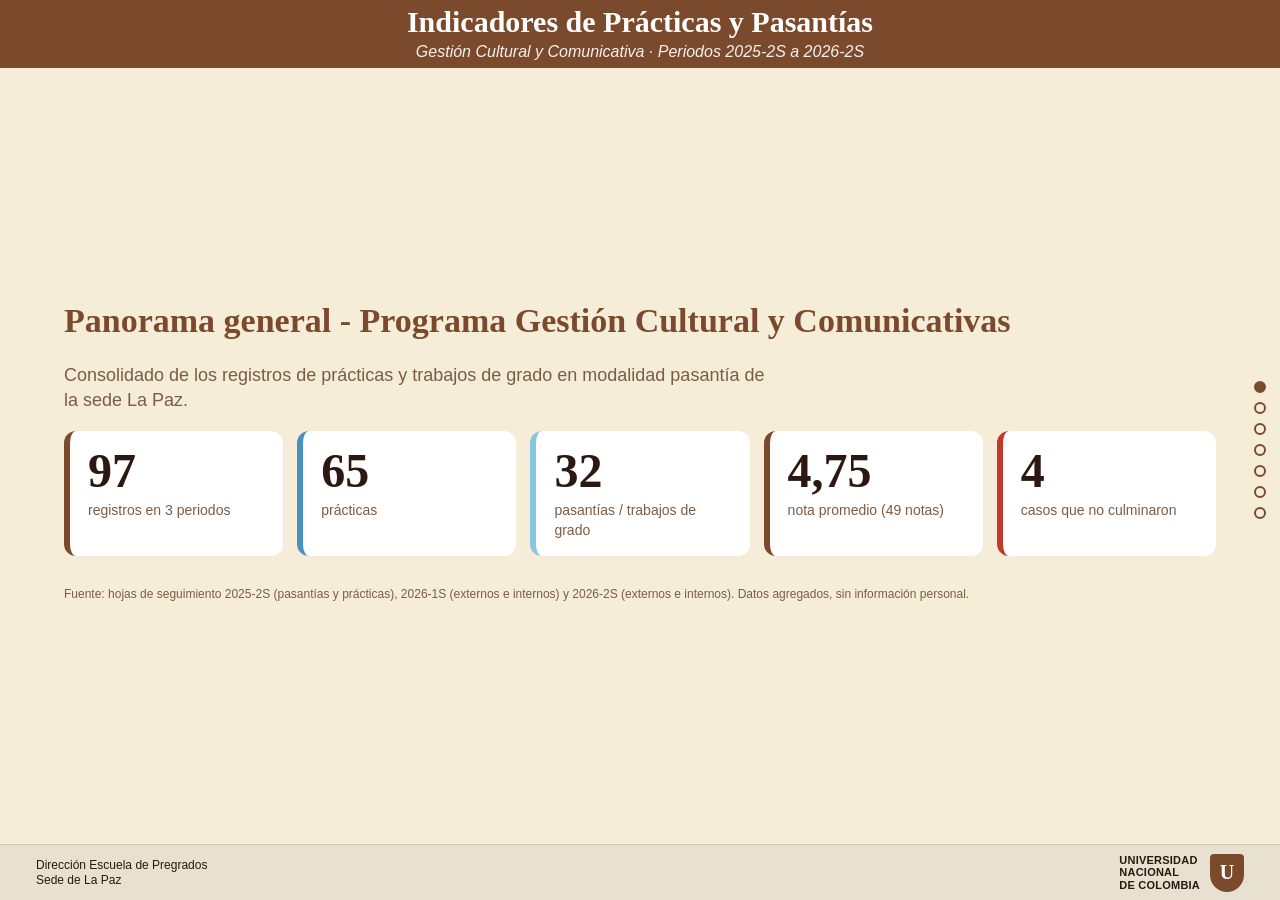
==== index.html @ 779ce875 "style(design): FINDING-002 — snap proximity en pantallas chicas (láminas más altas que el viewport)" ====
<!doctype html>
<html lang="es">
<head>
<meta charset="utf-8">
<meta name="viewport" content="width=device-width, initial-scale=1">
<title>Indicadores de Prácticas y Pasantías · Gestión Cultural y Comunicativa</title>
<style>
  :root{
    --cafe:#7B4A2D; --crema:#F5EDD8; --crema-gris:#E8E0D0; --texto:#2C1810; --muted:#7D5C44;
    --azul-claro:#89C4E1; --azul:#4A90C4; --rojo:#C0392B; --blanco:#FFFFFF;
    --serif:"Ancizar Serif",Georgia,serif; --sans:"Ancizar Sans",Calibri,"Segoe UI",Arial,sans-serif;
    --hh:68px; --fh:56px;
  }
  *{box-sizing:border-box}
  html,body{height:100%;margin:0}
  body{background:var(--crema);color:var(--texto);font-family:var(--sans);font-size:16px;line-height:1.4;overflow:hidden}

  header.top{position:fixed;inset:0 0 auto 0;height:var(--hh);background:var(--cafe);color:var(--blanco);
    display:flex;align-items:center;justify-content:center;text-align:center;padding:0 16px;z-index:5}
  header.top h1{font-family:var(--serif);font-size:clamp(18px,2.4vw,30px);margin:0;font-weight:700;line-height:1.15}
  header.top small{display:block;font-family:var(--sans);font-weight:400;font-style:italic;font-size:clamp(12px,1.3vw,16px);opacity:.92;margin-top:2px}

  footer.bottom{position:fixed;inset:auto 0 0 0;height:var(--fh);background:var(--crema-gris);border-top:1px solid #d3c8b2;
    display:flex;align-items:center;justify-content:space-between;padding:0 clamp(14px,3vw,36px);z-index:5;font-size:12px;color:var(--texto)}
  footer .escuela{line-height:1.25}
  footer .unal{display:flex;align-items:center;gap:10px;font-weight:700;font-size:11px;line-height:1.15;letter-spacing:.02em}
  footer .escudo{width:34px;height:38px;background:var(--cafe);color:#fff;display:grid;place-items:center;
    font-family:var(--serif);font-size:20px;border-radius:4px 4px 17px 17px}

  main{position:fixed;top:var(--hh);bottom:var(--fh);left:0;right:0;overflow-y:auto;scroll-snap-type:y mandatory;scroll-behavior:smooth}
  section.slide{min-height:100%;scroll-snap-align:start;padding:clamp(18px,3vw,36px) clamp(18px,5vw,64px);display:flex;flex-direction:column;justify-content:center;gap:18px}
  section.slide h2{font-family:var(--serif);font-size:clamp(22px,2.8vw,34px);margin:0;color:var(--cafe)}
  .lead{margin:0;color:var(--muted);font-size:clamp(14px,1.5vw,18px);max-width:70ch}

  .kpis{display:grid;grid-template-columns:repeat(auto-fit,minmax(170px,1fr));gap:14px}
  .kpi{background:var(--blanco);border-radius:12px;padding:16px 18px;border-left:6px solid var(--azul)}
  .kpi.cafe{border-color:var(--cafe)} .kpi.rojo{border-color:var(--rojo)} .kpi.claro{border-color:var(--azul-claro)}
  .kpi b{display:block;font-family:var(--serif);font-size:clamp(30px,4vw,48px);line-height:1;color:var(--texto)}
  .kpi span{display:block;margin-top:6px;font-size:14px;color:var(--muted)}

  .grid2{display:grid;grid-template-columns:repeat(auto-fit,minmax(300px,1fr));gap:20px;align-items:stretch}
  .card{background:var(--blanco);border-radius:14px;padding:18px 20px}
  .card h3{margin:0 0 12px;font-size:16px;color:var(--texto)}
  .card p.note{margin:12px 0 0;font-size:13px;color:var(--muted)}

  /* columnas apiladas */
  .cols{display:flex;align-items:flex-end;justify-content:space-around;gap:16px;height:260px;padding-top:8px}
  .col{flex:1;max-width:130px;display:flex;flex-direction:column;align-items:center;height:100%;justify-content:flex-end}
  .col .stack{width:100%;display:flex;flex-direction:column-reverse;border-radius:6px 6px 0 0;overflow:hidden}
  .seg{display:grid;place-items:center;font-weight:700;font-size:14px;color:#fff;min-height:0}
  .seg.a{background:var(--cafe)} .seg.b{background:var(--azul)} .seg.c{background:var(--azul-claro);color:var(--texto)}
  .col .tot{font-weight:700;font-size:18px;margin-bottom:4px}
  .col .lab{margin-top:8px;font-size:13px;color:var(--muted);text-align:center}
  .legend{display:flex;flex-wrap:wrap;gap:6px 16px;font-size:13px;margin-top:12px}
  .legend i{display:inline-block;width:12px;height:12px;border-radius:3px;margin-right:6px;vertical-align:-1px}

  /* barras horizontales */
  .hbar{display:grid;grid-template-columns:minmax(110px,32%) 1fr 38px;align-items:center;gap:10px;margin:9px 0;font-size:14px}
  .hbar .track{background:var(--crema);border-radius:6px;height:22px;overflow:hidden}
  .hbar .fill{height:100%;background:var(--azul);border-radius:6px}
  .hbar .fill.cafe{background:var(--cafe)} .hbar .fill.claro{background:var(--azul-claro)} .hbar .fill.rojo{background:var(--rojo)}
  .hbar .v{font-weight:700;text-align:right}

  /* 100% interna/externa */
  .pct{display:flex;height:34px;border-radius:8px;overflow:hidden;margin:4px 0 2px}
  .pct div{display:grid;place-items:center;color:#fff;font-weight:700;font-size:13px}
  .pct .i{background:var(--cafe)} .pct .e{background:var(--azul-claro);color:var(--texto)}
  .row-lab{font-size:13px;color:var(--muted);margin-top:12px}

  /* dona */
  .donut-wrap{display:flex;align-items:center;gap:22px;flex-wrap:wrap}
  .donut{width:170px;height:170px;border-radius:50%;position:relative;flex:none}
  .donut::after{content:attr(data-c);position:absolute;inset:34px;background:var(--blanco);border-radius:50%;display:grid;place-items:center;
    font-family:var(--serif);font-size:28px;font-weight:700;text-align:center;line-height:1}

  .alert{border:2px solid var(--rojo);background:var(--blanco);border-radius:12px;padding:16px 18px}
  .alert h3{margin:0 0 8px;color:var(--rojo);font-size:16px}
  .alert ul,.card ul{margin:0;padding-left:20px} .alert li,.card li{margin:5px 0;font-size:14px}
  .pill{display:inline-block;background:var(--azul-claro);color:var(--texto);border-radius:999px;padding:3px 12px;font-size:13px;font-weight:700}
  .fuente{font-size:12px;color:var(--muted)}

  .nav{position:fixed;right:14px;top:50%;transform:translateY(-50%);display:flex;flex-direction:column;gap:9px;z-index:6}
  .nav button{width:12px;height:12px;border-radius:50%;border:2px solid var(--cafe);background:transparent;padding:0;cursor:pointer}
  .nav button.on{background:var(--cafe)}
  .nav button:focus-visible{outline:3px solid var(--azul);outline-offset:2px}

  @media (max-width:900px){ main{scroll-snap-type:y proximity} }
  @media (max-width:600px){ .kpis{grid-template-columns:1fr 1fr} .kpi b{font-size:30px} .nav{display:none} .hbar{grid-template-columns:1fr 36px} .hbar .track{grid-column:1/-1;order:3} }
  @media print{ body{overflow:visible} main,header.top,footer.bottom,.nav{position:static} section.slide{min-height:auto;break-after:page} }
</style>
</head>
<body>

<header class="top">
  <div>
    <h1>Indicadores de Prácticas y Pasantías</h1>
    <small>Gestión Cultural y Comunicativa · Periodos 2025-2S a 2026-2S</small>
  </div>
</header>

<main id="main">

  <!-- 1. Portada / resumen -->
  <section class="slide" id="s1">
    <h2>Panorama general - Programa Gestión Cultural y Comunicativas</h2>
    <p class="lead">Consolidado de los registros de prácticas y trabajos de grado en modalidad pasantía de la sede La Paz.</p>
    <div class="kpis" id="kpis"></div>
    <p class="fuente">Fuente: hojas de seguimiento 2025-2S (pasantías y prácticas), 2026-1S (externos e internos) y 2026-2S (externos e internos). Datos agregados, sin información personal.</p>
  </section>

  <!-- 2. Evolución -->
  <section class="slide" id="s2">
    <h2>Evolución por periodo y modalidad</h2>
    <div class="grid2">
      <div class="card">
        <h3>Estudiantes registrados por periodo</h3>
        <div class="cols" id="cols"></div>
        <div class="legend">
          <span><i style="background:var(--cafe)"></i>Prácticas</span>
          <span><i style="background:var(--azul)"></i>Pasantías / trabajo de grado</span>
        </div>
        <p class="note">2026-2S agrupa pasantías (10), monografía (1) y participación en proyectos de investigación (1) tras los cambios de modalidad aprobados.</p>
      </div>
      <div class="card">
        <h3>Escenario: interno vs. externo</h3>
        <div id="pct"></div>
        <div class="legend">
          <span><i style="background:var(--cafe)"></i>Interno (UNAL)</span>
          <span><i style="background:var(--azul-claro)"></i>Externo</span>
        </div>
        <p class="note">En 2025-2S las pasantías se contaron por dependencia/entidad; en 2026-1S, por mecanismo de vinculación.</p>
      </div>
    </div>
  </section>

  <!-- 3. Vinculación -->
  <section class="slide" id="s3">
    <h2>Mecanismos de vinculación</h2>
    <p class="lead">Cómo se formalizó la vinculación de los 35 estudiantes del periodo 2026-1S.</p>
    <div class="grid2">
      <div class="card">
        <h3>2026-1S · Distribución</h3>
        <div class="donut-wrap">
          <div class="donut" id="donut" data-c="35"></div>
          <div id="donutLeg"></div>
        </div>
      </div>
      <div class="card">
        <h3>2026-1S · Por mecanismo</h3>
        <div id="vinc"></div>
        <p class="note">Convenio P&amp;P y Resolución 1142 concentran el 97 % de las vinculaciones; hay 1 contrato de aprendizaje.</p>
      </div>
    </div>
  </section>

  <!-- 4. Notas -->
  <section class="slide" id="s4">
    <h2>Desempeño académico</h2>
    <p class="lead">Notas finales registradas en prácticas 2025-2S y en pasantías y prácticas 2026-1S (49 calificaciones).</p>
    <div class="grid2">
      <div class="card">
        <h3>Distribución de notas finales</h3>
        <div id="notas"></div>
        <p class="note">Las pasantías 2025-2S y los registros de 2026-2S aún no tienen nota final en las hojas.</p>
      </div>
      <div class="card">
        <h3>Promedio de nota final</h3>
        <div class="kpis" id="prom" style="grid-template-columns:1fr 1fr"></div>
      </div>
    </div>
  </section>

  <!-- 5. Permanencia -->
  <section class="slide" id="s5">
    <h2>Culminación y novedades</h2>
    <div class="grid2">
      <div class="card">
        <h3>Prácticas y pasantías culminadas con nota</h3>
        <div id="cierre"></div>
        <p class="note">Culminación = registros con nota final válida sobre el total del periodo (prácticas en 2025-2S; todas las modalidades en 2026-1S).</p>
      </div>
      <div class="alert">
        <h3>Casos que no culminaron</h3>
        <ul>
          <li><b>2025-2S:</b> 1 práctica cancelada sin aprobación (estudiante apeló) y 1 abandono sin cancelación formal (nota 0).</li>
          <li><b>2026-1S:</b> 2 cancelaciones (1 trabajo de grado y 1 práctica).</li>
          <li><b>2026-2S:</b> 2 estudiantes no responden a las comunicaciones y no han firmado el acta de compromiso; 1 no comparte documentos.</li>
        </ul>
      </div>
    </div>
  </section>

  <!-- 6. 2026-2S -->
  <section class="slide" id="s6">
    <h2>Periodo en curso · 2026-2S</h2>
    <div class="kpis" id="kpis2"></div>
    <div class="grid2">
      <div class="card">
        <h3>Escenarios internos por dependencia (19)</h3>
        <div id="dep"></div>
      </div>
      <div class="card">
        <h3>Estado del trámite</h3>
        <div id="estado"></div>
        <p class="note"><span class="pill">Cambios aprobados</span> 2 de modalidad y 1 de escenario (Comité Asesor, sesión 16 del 2 de octubre).</p>
      </div>
    </div>
  </section>

  <!-- 7. Alertas -->
  <section class="slide" id="s7">
    <h2>Pendientes y mejoras de datos</h2>
    <div class="grid2">
      <div class="alert">
        <h3>Pendientes de gestión</h3>
        <ul>
          <li>2025-2S: 3 de 10 pasantías sin ARL confirmada.</li>
          <li>2026-2S internos: 5 registros sin confirmar y 3 tutores por indicar.</li>
          <li>2026-2S externos: 2 actas de compromiso pendientes.</li>
          <li>2026-2S externos: 1 estudiante no comparte documentos pese a ser informado.</li>
        </ul>
      </div>
      <div class="card">
        <h3>Calidad de la información</h3>
        <ul>
          <li>Unificar columnas y encabezados entre hojas (nombres, ARL, novedades).</li>
          <li>Corregir actas 2025-2S con año «2028» y «2030» (debe ser 2025).</li>
          <li>Registrar la nota final de 2025-2S pasantías y completar el DNI faltante en 2026-1S.</li>
          <li>Verificar estudiantes en dos periodos y casos de práctica y trabajo de grado en paralelo.</li>
          <li>Revisar enlaces de carpeta duplicados en 2026-2S externos.</li>
        </ul>
      </div>
    </div>
  </section>

</main>

<nav class="nav" id="nav" aria-label="Diapositivas"></nav>

<footer class="bottom">
  <div class="escuela">Dirección Escuela de Pregrados<br>Sede de La Paz</div>
  <div class="unal"><div>UNIVERSIDAD<br>NACIONAL<br>DE COLOMBIA</div><div class="escudo" aria-hidden="true">U</div></div>
</footer>

<script>
/* ---------- Datos (agregados desde las 5 hojas) ---------- */
const periodos = [
  {p:"2025-2S", practicas:18, pasantias:10, interno:17, externo:11},
  {p:"2026-1S", practicas:25, pasantias:10, interno:18, externo:17},
  {p:"2026-2S", practicas:22, pasantias:12, interno:19, externo:15}
];
const total = periodos.reduce((s,x)=>s+x.practicas+x.pasantias,0);          // 97
const vinc  = [["Resolución 1142",18,"cafe"],["Convenio P&P",16,""],["Contrato de aprendizaje",1,"claro"]];
const notas = [["5,0",23,"cafe"],["4,5 – 4,9",20,""],["4,0 – 4,4",4,"claro"],["Menor a 4,0",2,"rojo"]];
const dep   = [["Biblioteca",7],["Bienestar · Salud",5],["Semillero PHI",4],["Lab. Comunicación Audiovisual",2],["Bienestar · Acompañamiento",1]];

const $ = id => document.getElementById(id);
const kpi = (n,l,c="") => `<div class="kpi ${c}"><b>${n}</b><span>${l}</span></div>`;
const hbar = (l,v,max,c="") => `<div class="hbar"><span>${l}</span><div class="track"><div class="fill ${c}" style="width:${v/max*100}%"></div></div><span class="v">${v}</span></div>`;

/* ---------- KPIs ---------- */
$("kpis").innerHTML =
  kpi(total,"registros en 3 periodos","cafe") +
  kpi(periodos.reduce((s,x)=>s+x.practicas,0),"prácticas","") +
  kpi(periodos.reduce((s,x)=>s+x.pasantias,0),"pasantías / trabajos de grado","claro") +
  kpi("4,75","nota promedio (49 notas)","cafe") +
  kpi(4,"casos que no culminaron","rojo");

/* ---------- Columnas apiladas ---------- */
const maxT = Math.max(...periodos.map(x=>x.practicas+x.pasantias));
$("cols").innerHTML = periodos.map(x=>{
  const t = x.practicas+x.pasantias, H = 190;
  return `<div class="col"><div class="tot">${t}</div>
    <div class="stack" style="height:${t/maxT*H}px">
      <div class="seg a" style="height:${x.practicas/t*100}%">${x.practicas}</div>
      <div class="seg b" style="height:${x.pasantias/t*100}%">${x.pasantias}</div>
    </div><div class="lab">${x.p}</div></div>`;
}).join("");

/* ---------- Interno / externo ---------- */
$("pct").innerHTML = periodos.map(x=>{
  const t = x.interno+x.externo, i = Math.round(x.interno/t*100);
  return `<div class="row-lab">${x.p} · ${t} estudiantes</div>
    <div class="pct"><div class="i" style="width:${x.interno/t*100}%">${i}%</div><div class="e" style="width:${x.externo/t*100}%">${100-i}%</div></div>`;
}).join("");

/* ---------- Vinculación ---------- */
const cols = {cafe:"#7B4A2D","":"#4A90C4",claro:"#89C4E1"};
let acc = 0;
const stops = vinc.map(([l,v,c])=>{const a=acc/35*100; acc+=v; return `${cols[c]} ${a}% ${acc/35*100}%`;}).join(",");
$("donut").style.background = `conic-gradient(${stops})`;
$("donutLeg").innerHTML = vinc.map(([l,v,c])=>`<div style="margin:6px 0"><i style="display:inline-block;width:12px;height:12px;border-radius:3px;background:${cols[c]};margin-right:8px"></i>${l}: <b>${v}</b></div>`).join("");
$("vinc").innerHTML = vinc.map(([l,v,c])=>hbar(l,v,18,c)).join("");

/* ---------- Notas ---------- */
$("notas").innerHTML = notas.map(([l,v,c])=>hbar(l,v,23,c)).join("");
$("prom").innerHTML =
  kpi("4,86","Prácticas 2025-2S (16 notas)","cafe") +
  kpi("4,69","2026-1S (33 notas)","") ;

/* ---------- Culminación ---------- */
$("cierre").innerHTML =
  hbar("2025-2S prácticas · 16 de 18",16,18,"cafe") +
  hbar("2026-1S · 33 de 35",33,35,"") +
  `<div class="row-lab">Tasa de culminación: <b>89 %</b> (2025-2S prácticas) · <b>94 %</b> (2026-1S)</div>`;

/* ---------- 2026-2S ---------- */
$("kpis2").innerHTML =
  kpi(34,"estudiantes registrados","cafe") +
  kpi(15,"escenarios externos","") +
  kpi(19,"escenarios internos","claro") +
  kpi("19/19","reportados a Dirección Académica","") +
  kpi("14/19","registros internos confirmados","cafe");
$("dep").innerHTML = dep.map(([l,v])=>hbar(l,v,7,"claro")).join("");
$("estado").innerHTML =
  hbar("Registros internos confirmados",14,19,"cafe") +
  hbar("Registros internos pendientes",5,19,"rojo") +
  hbar("Tutor por indicar",3,19,"rojo") +
  hbar("Actas de compromiso externas pendientes",2,15,"rojo");

/* ---------- Navegación por diapositivas ---------- */
const main = $("main"), slides = [...document.querySelectorAll(".slide")], nav = $("nav");
slides.forEach((s,i)=>{
  const b = document.createElement("button");
  b.setAttribute("aria-label","Ir a la diapositiva "+(i+1));
  b.onclick = ()=>s.scrollIntoView({behavior:"smooth"});
  nav.appendChild(b);
});
const dots = [...nav.children];
const io = new IntersectionObserver(es=>es.forEach(e=>{
  if(e.isIntersecting){ dots.forEach(d=>d.classList.remove("on")); dots[slides.indexOf(e.target)].classList.add("on"); }
}),{root:main,threshold:.6});
slides.forEach(s=>io.observe(s));
document.addEventListener("keydown",e=>{
  const cur = dots.findIndex(d=>d.classList.contains("on"));
  if(["ArrowDown","ArrowRight","PageDown"," "].includes(e.key)){e.preventDefault();slides[Math.min(cur+1,slides.length-1)].scrollIntoView({behavior:"smooth"});}
  if(["ArrowUp","ArrowLeft","PageUp"].includes(e.key)){e.preventDefault();slides[Math.max(cur-1,0)].scrollIntoView({behavior:"smooth"});}
});
</script>
</body>
</html>
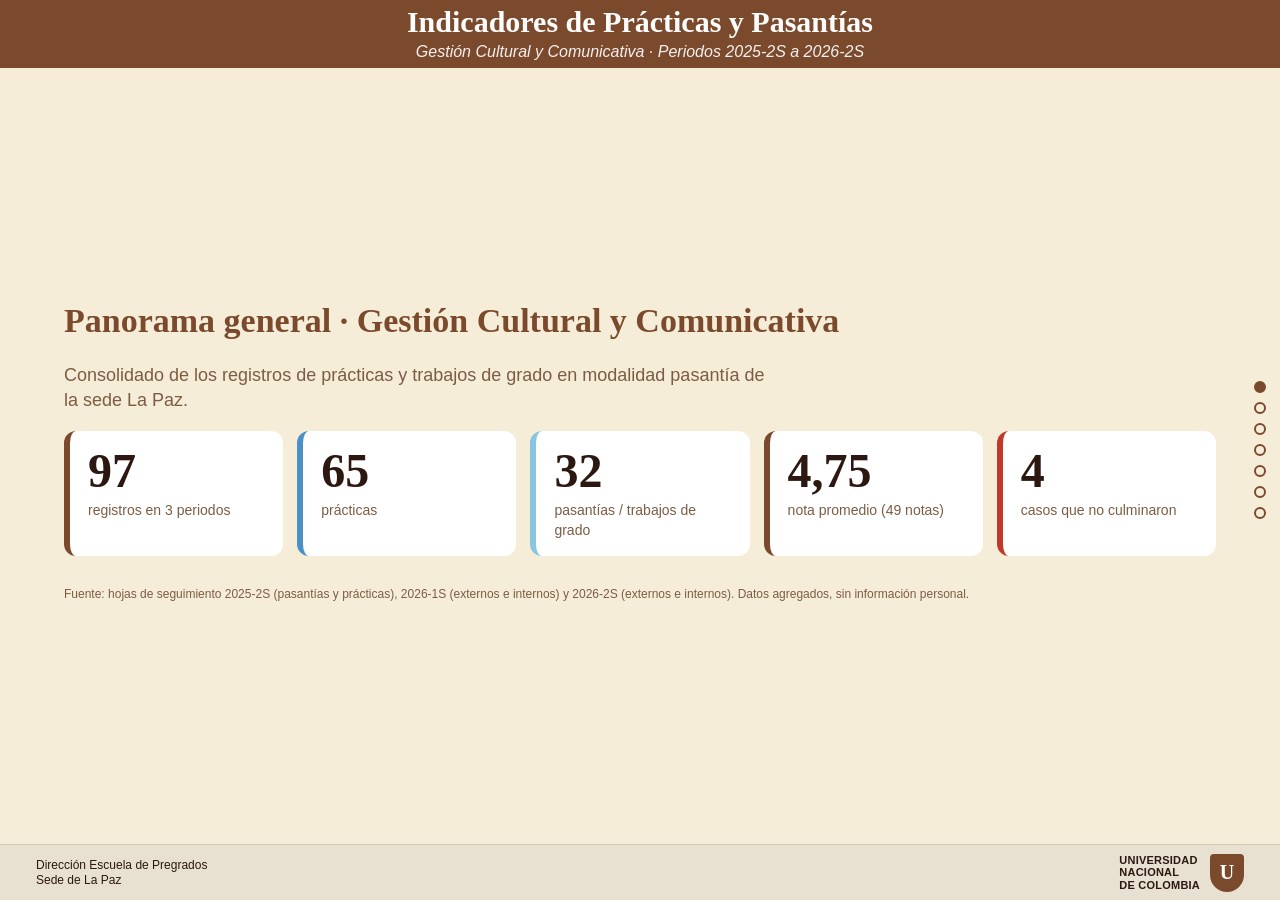
==== commit fc21e153: "style(design): FINDING-003 — balance de títulos, sin huérfanas en .lead, título de portada corregido" ====
--- a/index.html
+++ b/index.html
@@ -30,7 +30,8 @@
   main{position:fixed;top:var(--hh);bottom:var(--fh);left:0;right:0;overflow-y:auto;scroll-snap-type:y mandatory;scroll-behavior:smooth}
   section.slide{min-height:100%;scroll-snap-align:start;padding:clamp(18px,3vw,36px) clamp(18px,5vw,64px);display:flex;flex-direction:column;justify-content:center;gap:18px}
   section.slide h2{font-family:var(--serif);font-size:clamp(22px,2.8vw,34px);margin:0;color:var(--cafe)}
-  .lead{margin:0;color:var(--muted);font-size:clamp(14px,1.5vw,18px);max-width:70ch}
+  section.slide h2{text-wrap:balance}
+  .lead{text-wrap:pretty;margin:0;color:var(--muted);font-size:clamp(14px,1.5vw,18px);max-width:70ch}
 
   .kpis{display:grid;grid-template-columns:repeat(auto-fit,minmax(170px,1fr));gap:14px}
   .kpi{background:var(--blanco);border-radius:12px;padding:16px 18px;border-left:6px solid var(--azul)}
@@ -102,7 +103,7 @@
 
   <!-- 1. Portada / resumen -->
   <section class="slide" id="s1">
-    <h2>Panorama general - Programa Gestión Cultural y Comunicativas</h2>
+    <h2>Panorama general · Gestión Cultural y Comunicativa</h2>
     <p class="lead">Consolidado de los registros de prácticas y trabajos de grado en modalidad pasantía de la sede La Paz.</p>
     <div class="kpis" id="kpis"></div>
     <p class="fuente">Fuente: hojas de seguimiento 2025-2S (pasantías y prácticas), 2026-1S (externos e internos) y 2026-2S (externos e internos). Datos agregados, sin información personal.</p>
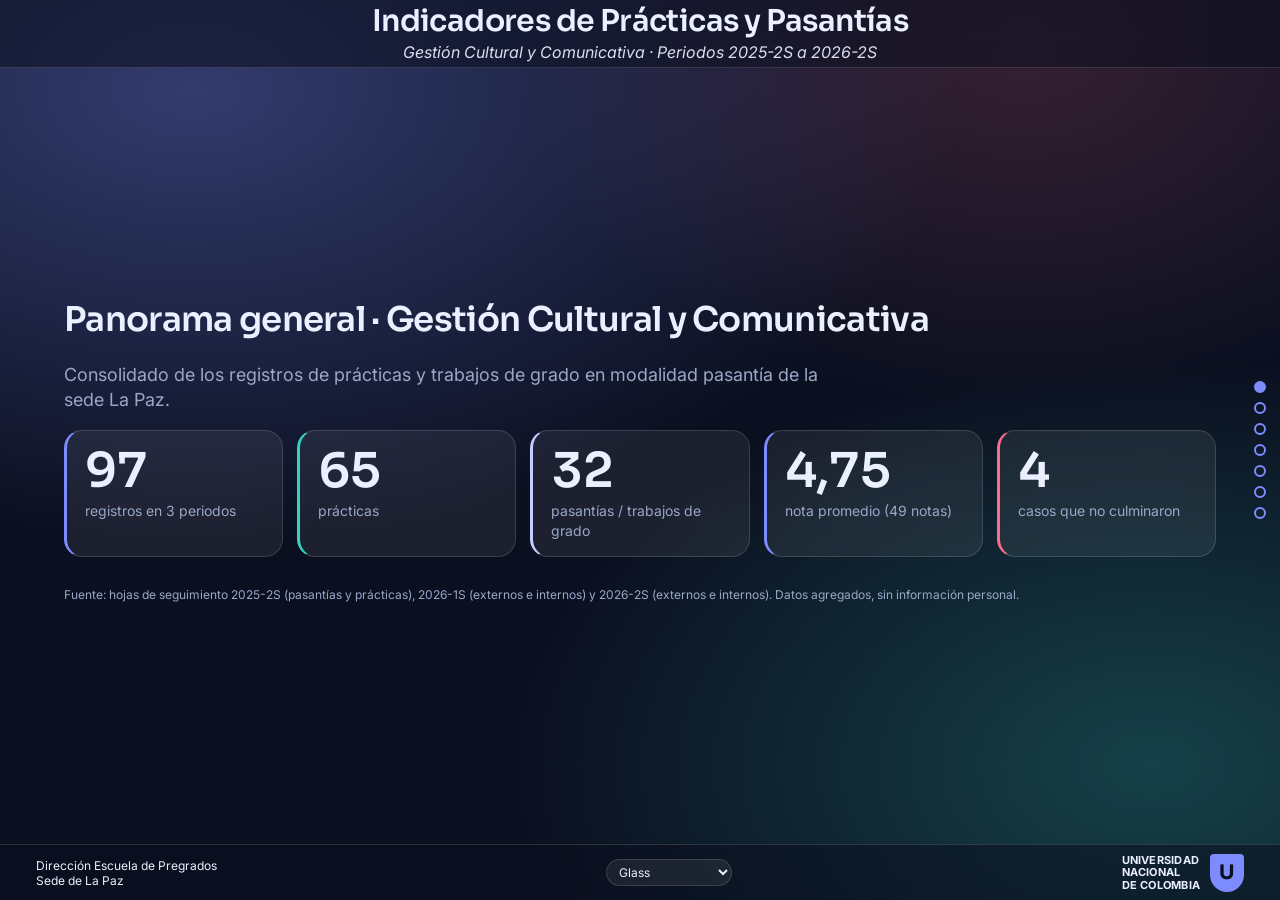
==== commit 7ae33c5d: "feat(design): temas intercambiables (editorial, suizo, glass, unal) vía data-theme Co-Authored-By: C" ====
--- a/index.html
+++ b/index.html
@@ -1,55 +1,96 @@
 <!doctype html>
-<html lang="es">
+
+<html lang="es" data-theme="glass">
 <head>
 <meta charset="utf-8">
 <meta name="viewport" content="width=device-width, initial-scale=1">
 <title>Indicadores de Prácticas y Pasantías · Gestión Cultural y Comunicativa</title>
+<link rel="preconnect" href="https://fonts.googleapis.com">
+<link rel="stylesheet" href="https://fonts.googleapis.com/css2?family=Fraunces:opsz,wght@9..144,300;9..144,400;9..144,600&family=Inter:wght@400;500;600;700&family=Space+Grotesk:wght@400;500;700&family=Sora:wght@400;600;700&display=swap">
 <style>
+  /* Los nombres --cafe/--azul/--azul-claro/--rojo son ranuras de color: cada tema les da su propio valor. */
   :root{
-    --cafe:#7B4A2D; --crema:#F5EDD8; --crema-gris:#E8E0D0; --texto:#2C1810; --muted:#7D5C44;
-    --azul-claro:#89C4E1; --azul:#4A90C4; --rojo:#C0392B; --blanco:#FFFFFF;
+    --cafe:#7B4A2D; --azul:#4A90C4; --azul-claro:#89C4E1; --rojo:#C0392B;
+    --on1:#fff; --on2:#fff; --on3:#2C1810;
+    --bg:#F5EDD8; --bg-img:none; --surface:#fff; --hole:#fff; --track:#F5EDD8; --line:#d3c8b2;
+    --texto:#2C1810; --muted:#7D5C44; --h2:var(--cafe);
+    --hdr-bg:#7B4A2D; --hdr-fg:#fff; --ftr-bg:#E8E0D0;
+    --radius:12px; --card-bd:0 solid transparent; --kpi-bar:6px; --blur:none; --h-weight:700; --h-track:0;
     --serif:"Ancizar Serif",Georgia,serif; --sans:"Ancizar Sans",Calibri,"Segoe UI",Arial,sans-serif;
     --hh:68px; --fh:56px;
   }
+  /* Editorial oscuro */
+  html[data-theme="editorial"]{
+    --cafe:#E0953F; --azul:#8A9A8F; --azul-claro:#CDBFA4; --rojo:#E5604D;
+    --on1:#1a1209; --on2:#14120f; --on3:#14120f;
+    --bg:#0F0E0C; --surface:#171512; --hole:#171512; --track:#26231e; --line:#2d2a24;
+    --texto:#F2EBDD; --muted:#A39A89; --h2:#F2EBDD;
+    --hdr-bg:#0F0E0C; --hdr-fg:#F2EBDD; --ftr-bg:#0F0E0C;
+    --radius:4px; --card-bd:1px solid var(--line); --kpi-bar:2px; --h-weight:400; --h-track:-.01em;
+    --serif:"Fraunces",Georgia,serif; --sans:"Inter",system-ui,sans-serif;
+  }
+  /* Suizo claro */
+  html[data-theme="suizo"]{
+    --cafe:#1F3BFF; --azul:#0A0A0A; --azul-claro:#B9C1FF; --rojo:#FF3B1F;
+    --on1:#fff; --on2:#fff; --on3:#0A0A0A;
+    --bg:#F4F2EC; --surface:#fff; --hole:#fff; --track:#E6E3DA; --line:#0A0A0A;
+    --texto:#0A0A0A; --muted:#5C5C57; --h2:#0A0A0A;
+    --hdr-bg:#F4F2EC; --hdr-fg:#0A0A0A; --ftr-bg:#F4F2EC;
+    --radius:0px; --card-bd:1px solid #0A0A0A; --kpi-bar:5px; --h-weight:700; --h-track:-.035em;
+    --serif:"Space Grotesk",system-ui,sans-serif; --sans:"Inter",system-ui,sans-serif;
+  }
+  /* Glass y gradientes */
+  html[data-theme="glass"]{
+    --cafe:#7C8CFF; --azul:#34D3C0; --azul-claro:#C3CBFF; --rojo:#FF6B8A;
+    --on1:#0B1020; --on2:#0B1020; --on3:#0B1020;
+    --bg:#0B1020;
+    --bg-img:radial-gradient(60% 50% at 15% 10%,rgba(124,140,255,.35),transparent),radial-gradient(50% 45% at 90% 85%,rgba(52,211,192,.25),transparent),radial-gradient(40% 40% at 80% 5%,rgba(255,107,138,.18),transparent);
+    --surface:rgba(255,255,255,.07); --hole:#151b34; --track:rgba(255,255,255,.1); --line:rgba(255,255,255,.14);
+    --texto:#EAF0FF; --muted:#9AA7C7; --h2:#EAF0FF;
+    --hdr-bg:rgba(11,16,32,.55); --hdr-fg:#EAF0FF; --ftr-bg:rgba(11,16,32,.55);
+    --radius:18px; --card-bd:1px solid var(--line); --kpi-bar:3px; --blur:blur(14px); --h-weight:600; --h-track:-.02em;
+    --serif:"Sora",system-ui,sans-serif; --sans:"Inter",system-ui,sans-serif;
+  }
   *{box-sizing:border-box}
   html,body{height:100%;margin:0}
-  body{background:var(--crema);color:var(--texto);font-family:var(--sans);font-size:16px;line-height:1.4;overflow:hidden}
-
-  header.top{position:fixed;inset:0 0 auto 0;height:var(--hh);background:var(--cafe);color:var(--blanco);
+  body{background:var(--bg);background-image:var(--bg-img);background-attachment:fixed;color:var(--texto);font-family:var(--sans);font-size:16px;line-height:1.4;overflow:hidden}
+
+  header.top{position:fixed;inset:0 0 auto 0;height:var(--hh);background:var(--hdr-bg);color:var(--hdr-fg);border-bottom:1px solid var(--line);backdrop-filter:var(--blur);
     display:flex;align-items:center;justify-content:center;text-align:center;padding:0 16px;z-index:5}
-  header.top h1{font-family:var(--serif);font-size:clamp(18px,2.4vw,30px);margin:0;font-weight:700;line-height:1.15}
+  header.top h1{font-family:var(--serif);font-size:clamp(18px,2.4vw,30px);margin:0;font-weight:var(--h-weight);letter-spacing:var(--h-track);line-height:1.15}
   header.top small{display:block;font-family:var(--sans);font-weight:400;font-style:italic;font-size:clamp(12px,1.3vw,16px);opacity:.92;margin-top:2px}
 
-  footer.bottom{position:fixed;inset:auto 0 0 0;height:var(--fh);background:var(--crema-gris);border-top:1px solid #d3c8b2;
-    display:flex;align-items:center;justify-content:space-between;padding:0 clamp(14px,3vw,36px);z-index:5;font-size:12px;color:var(--texto)}
+  footer.bottom{position:fixed;inset:auto 0 0 0;height:var(--fh);background:var(--ftr-bg);border-top:1px solid var(--line);backdrop-filter:var(--blur);
+    display:flex;align-items:center;justify-content:space-between;gap:12px;padding:0 clamp(14px,3vw,36px);z-index:5;font-size:12px;color:var(--texto)}
   footer .escuela{line-height:1.25}
   footer .unal{display:flex;align-items:center;gap:10px;font-weight:700;font-size:11px;line-height:1.15;letter-spacing:.02em}
-  footer .escudo{width:34px;height:38px;background:var(--cafe);color:#fff;display:grid;place-items:center;
+  footer .escudo{width:34px;height:38px;background:var(--cafe);color:var(--on1);display:grid;place-items:center;
     font-family:var(--serif);font-size:20px;border-radius:4px 4px 17px 17px}
+  #tema{background:var(--surface);color:var(--texto);border:1px solid var(--line);border-radius:var(--radius);padding:4px 8px;font:inherit}
 
   main{position:fixed;top:var(--hh);bottom:var(--fh);left:0;right:0;overflow-y:auto;scroll-snap-type:y mandatory;scroll-behavior:smooth}
   section.slide{min-height:100%;scroll-snap-align:start;padding:clamp(18px,3vw,36px) clamp(18px,5vw,64px);display:flex;flex-direction:column;justify-content:center;gap:18px}
-  section.slide h2{font-family:var(--serif);font-size:clamp(22px,2.8vw,34px);margin:0;color:var(--cafe)}
-  section.slide h2{text-wrap:balance}
+  section.slide h2{font-family:var(--serif);font-size:clamp(22px,2.8vw,34px);margin:0;color:var(--h2);font-weight:var(--h-weight);letter-spacing:var(--h-track);text-wrap:balance}
   .lead{text-wrap:pretty;margin:0;color:var(--muted);font-size:clamp(14px,1.5vw,18px);max-width:70ch}
 
   .kpis{display:grid;grid-template-columns:repeat(auto-fit,minmax(170px,1fr));gap:14px}
-  .kpi{background:var(--blanco);border-radius:12px;padding:16px 18px;border-left:6px solid var(--azul)}
-  .kpi.cafe{border-color:var(--cafe)} .kpi.rojo{border-color:var(--rojo)} .kpi.claro{border-color:var(--azul-claro)}
-  .kpi b{display:block;font-family:var(--serif);font-size:clamp(30px,4vw,48px);line-height:1;color:var(--texto)}
+  .kpi,.card{background:var(--surface);border:var(--card-bd);backdrop-filter:var(--blur)}
+  .kpi{border-radius:var(--radius);padding:16px 18px;border-left:var(--kpi-bar) solid var(--azul)}
+  .kpi.cafe{border-left-color:var(--cafe)} .kpi.rojo{border-left-color:var(--rojo)} .kpi.claro{border-left-color:var(--azul-claro)}
+  .kpi b{display:block;font-family:var(--serif);font-size:clamp(30px,4vw,48px);line-height:1;color:var(--texto);font-weight:var(--h-weight);letter-spacing:var(--h-track);font-variant-numeric:tabular-nums}
   .kpi span{display:block;margin-top:6px;font-size:14px;color:var(--muted)}
 
   .grid2{display:grid;grid-template-columns:repeat(auto-fit,minmax(300px,1fr));gap:20px;align-items:stretch}
-  .card{background:var(--blanco);border-radius:14px;padding:18px 20px}
+  .card{border-radius:var(--radius);padding:18px 20px}
   .card h3{margin:0 0 12px;font-size:16px;color:var(--texto)}
   .card p.note{margin:12px 0 0;font-size:13px;color:var(--muted)}
 
   /* columnas apiladas */
   .cols{display:flex;align-items:flex-end;justify-content:space-around;gap:16px;height:260px;padding-top:8px}
   .col{flex:1;max-width:130px;display:flex;flex-direction:column;align-items:center;height:100%;justify-content:flex-end}
-  .col .stack{width:100%;display:flex;flex-direction:column-reverse;border-radius:6px 6px 0 0;overflow:hidden}
-  .seg{display:grid;place-items:center;font-weight:700;font-size:14px;color:#fff;min-height:0}
-  .seg.a{background:var(--cafe)} .seg.b{background:var(--azul)} .seg.c{background:var(--azul-claro);color:var(--texto)}
+  .col .stack{width:100%;display:flex;flex-direction:column-reverse;border-radius:calc(var(--radius)/2) calc(var(--radius)/2) 0 0;overflow:hidden}
+  .seg{display:grid;place-items:center;font-weight:700;font-size:14px;min-height:0}
+  .seg.a{background:var(--cafe);color:var(--on1)} .seg.b{background:var(--azul);color:var(--on2)}
   .col .tot{font-weight:700;font-size:18px;margin-bottom:4px}
   .col .lab{margin-top:8px;font-size:13px;color:var(--muted);text-align:center}
   .legend{display:flex;flex-wrap:wrap;gap:6px 16px;font-size:13px;margin-top:12px}
@@ -57,27 +98,27 @@
 
   /* barras horizontales */
   .hbar{display:grid;grid-template-columns:minmax(110px,32%) 1fr 38px;align-items:center;gap:10px;margin:9px 0;font-size:14px}
-  .hbar .track{background:var(--crema);border-radius:6px;height:22px;overflow:hidden}
-  .hbar .fill{height:100%;background:var(--azul);border-radius:6px}
+  .hbar .track{background:var(--track);border-radius:calc(var(--radius)/2);height:22px;overflow:hidden}
+  .hbar .fill{height:100%;background:var(--azul);border-radius:calc(var(--radius)/2)}
   .hbar .fill.cafe{background:var(--cafe)} .hbar .fill.claro{background:var(--azul-claro)} .hbar .fill.rojo{background:var(--rojo)}
   .hbar .v{font-weight:700;text-align:right}
 
   /* 100% interna/externa */
-  .pct{display:flex;height:34px;border-radius:8px;overflow:hidden;margin:4px 0 2px}
-  .pct div{display:grid;place-items:center;color:#fff;font-weight:700;font-size:13px}
-  .pct .i{background:var(--cafe)} .pct .e{background:var(--azul-claro);color:var(--texto)}
+  .pct{display:flex;height:34px;border-radius:calc(var(--radius)/1.5);overflow:hidden;margin:4px 0 2px}
+  .pct div{display:grid;place-items:center;font-weight:700;font-size:13px}
+  .pct .i{background:var(--cafe);color:var(--on1)} .pct .e{background:var(--azul-claro);color:var(--on3)}
   .row-lab{font-size:13px;color:var(--muted);margin-top:12px}
 
   /* dona */
   .donut-wrap{display:flex;align-items:center;gap:22px;flex-wrap:wrap}
   .donut{width:170px;height:170px;border-radius:50%;position:relative;flex:none}
-  .donut::after{content:attr(data-c);position:absolute;inset:34px;background:var(--blanco);border-radius:50%;display:grid;place-items:center;
-    font-family:var(--serif);font-size:28px;font-weight:700;text-align:center;line-height:1}
-
-  .alert{border:2px solid var(--rojo);background:var(--blanco);border-radius:12px;padding:16px 18px}
+  .donut::after{content:attr(data-c);position:absolute;inset:34px;background:var(--hole);border-radius:50%;display:grid;place-items:center;
+    font-family:var(--serif);font-size:28px;font-weight:var(--h-weight);text-align:center;line-height:1}
+
+  .alert{border:2px solid var(--rojo);background:var(--surface);backdrop-filter:var(--blur);border-radius:var(--radius);padding:16px 18px}
   .alert h3{margin:0 0 8px;color:var(--rojo);font-size:16px}
   .alert ul,.card ul{margin:0;padding-left:20px} .alert li,.card li{margin:5px 0;font-size:14px}
-  .pill{display:inline-block;background:var(--azul-claro);color:var(--texto);border-radius:999px;padding:3px 12px;font-size:13px;font-weight:700}
+  .pill{display:inline-block;background:var(--azul-claro);color:var(--on3);border-radius:999px;padding:3px 12px;font-size:13px;font-weight:700}
   .fuente{font-size:12px;color:var(--muted)}
 
   .nav{position:fixed;right:14px;top:50%;transform:translateY(-50%);display:flex;flex-direction:column;gap:9px;z-index:6}
@@ -86,8 +127,8 @@
   .nav button:focus-visible{outline:3px solid var(--azul);outline-offset:2px}
 
   @media (max-width:900px){ main{scroll-snap-type:y proximity} }
-  @media (max-width:600px){ .kpis{grid-template-columns:1fr 1fr} .kpi b{font-size:30px} .nav{display:none} .hbar{grid-template-columns:1fr 36px} .hbar .track{grid-column:1/-1;order:3} }
-  @media print{ body{overflow:visible} main,header.top,footer.bottom,.nav{position:static} section.slide{min-height:auto;break-after:page} }
+  @media (max-width:600px){ .kpis{grid-template-columns:1fr 1fr} .kpi b{font-size:30px} .nav,#tema{display:none} .hbar{grid-template-columns:1fr 36px} .hbar .track{grid-column:1/-1;order:3} }
+  @media print{ body{overflow:visible} main,header.top,footer.bottom,.nav{position:static} #tema{display:none} section.slide{min-height:auto;break-after:page} }
 </style>
 </head>
 <body>
@@ -240,6 +281,7 @@
 
 <footer class="bottom">
   <div class="escuela">Dirección Escuela de Pregrados<br>Sede de La Paz</div>
+  <select id="tema" aria-label="Diseño"><option value="editorial">Editorial oscuro</option><option value="suizo">Suizo claro</option><option value="glass">Glass</option><option value="unal">UNAL</option></select>
   <div class="unal"><div>UNIVERSIDAD<br>NACIONAL<br>DE COLOMBIA</div><div class="escudo" aria-hidden="true">U</div></div>
 </footer>
 
@@ -286,7 +328,7 @@
 }).join("");
 
 /* ---------- Vinculación ---------- */
-const cols = {cafe:"#7B4A2D","":"#4A90C4",claro:"#89C4E1"};
+const cols = {cafe:"var(--cafe)","":"var(--azul)",claro:"var(--azul-claro)"};
 let acc = 0;
 const stops = vinc.map(([l,v,c])=>{const a=acc/35*100; acc+=v; return `${cols[c]} ${a}% ${acc/35*100}%`;}).join(",");
 $("donut").style.background = `conic-gradient(${stops})`;
@@ -318,6 +360,13 @@
   hbar("Registros internos pendientes",5,19,"rojo") +
   hbar("Tutor por indicar",3,19,"rojo") +
   hbar("Actas de compromiso externas pendientes",2,15,"rojo");
+
+/* ---------- Tema: <html data-theme="..."> o ?tema=editorial|suizo|glass|unal ---------- */
+const sel = $("tema"), root = document.documentElement;
+const t0 = new URLSearchParams(location.search).get("tema");
+if([...sel.options].some(o=>o.value===t0)) root.dataset.theme = t0;
+sel.value = root.dataset.theme;
+sel.onchange = ()=>{ root.dataset.theme = sel.value; history.replaceState(null,"","?tema="+sel.value); };
 
 /* ---------- Navegación por diapositivas ---------- */
 const main = $("main"), slides = [...document.querySelectorAll(".slide")], nav = $("nav");
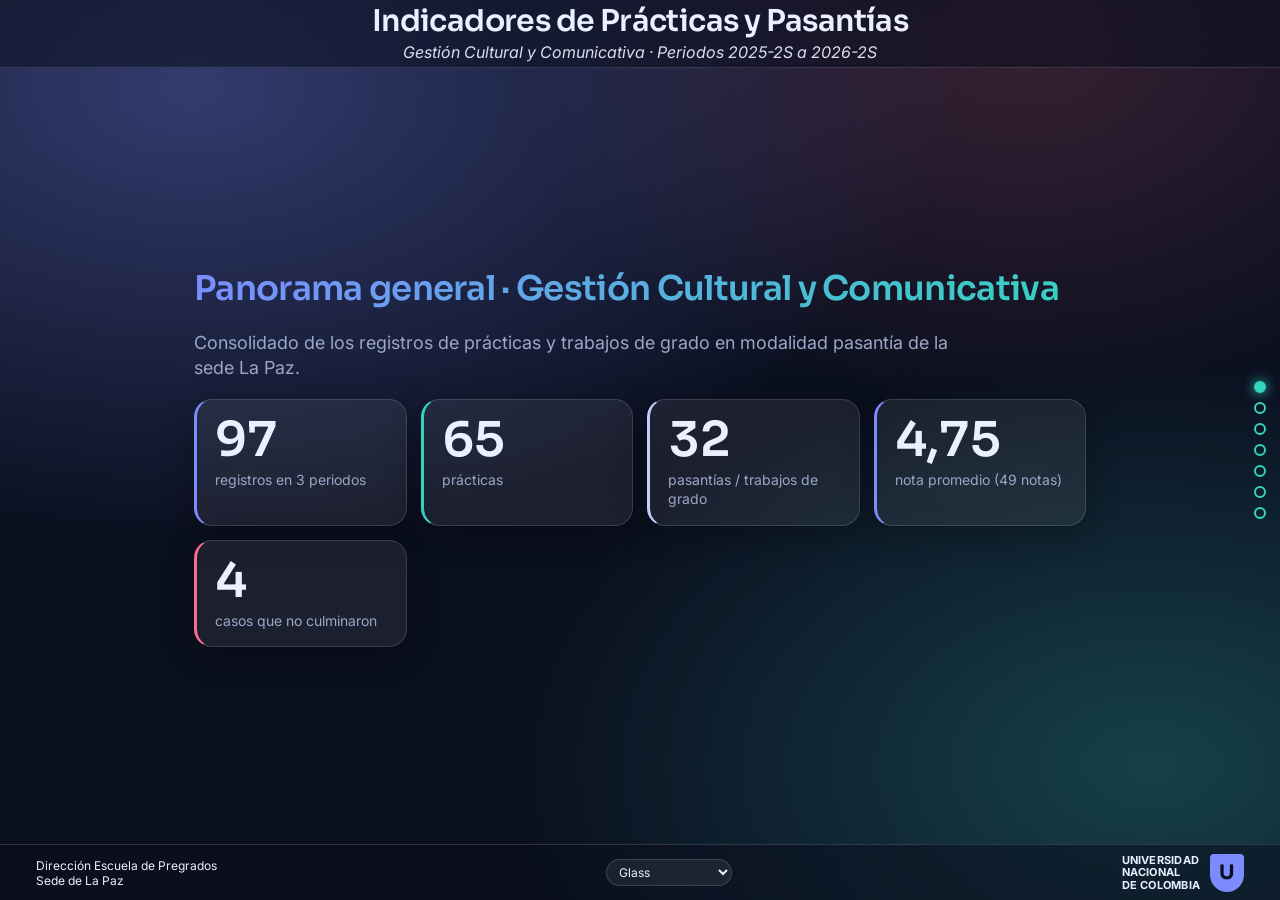
==== commit a20ae203: "add themes and layout" ====
--- a/index.html
+++ b/index.html
@@ -51,6 +51,152 @@
     --radius:18px; --card-bd:1px solid var(--line); --kpi-bar:3px; --blur:blur(14px); --h-weight:600; --h-track:-.02em;
     --serif:"Sora",system-ui,sans-serif; --sans:"Inter",system-ui,sans-serif;
   }
+  /* UNAL institucional */
+  html[data-theme="unal"]{
+    --cafe:#008B45;--azul:#006B35;--azul-claro:#7BC99A;--rojo:#B7280F;
+    --on1:#fff;--on2:#fff;--on3:#0F2518;
+    --bg:#F2F6F3;--surface:#fff;--hole:#fff;--track:#D8E8DD;--line:#B0CCBA;
+    --texto:#0F2518;--muted:#3E6249;--h2:#006B35;
+    --hdr-bg:#006B35;--hdr-fg:#fff;--ftr-bg:#006B35;
+    --radius:6px;--card-bd:0 solid transparent;--kpi-bar:5px;--blur:none;
+    --h-weight:700;--h-track:-.01em;
+    --serif:"Fraunces",Georgia,serif;--sans:"Inter",system-ui,sans-serif;
+    --hh:76px;--fh:52px;
+  }
+
+  /* ═══════════════════════════════════════════
+     LAYOUTS ESTRUCTURALES POR TEMA
+  ═══════════════════════════════════════════ */
+
+  /* EDITORIAL — revista: título en columna izquierda, contenido a la derecha */
+  html[data-theme="editorial"]{--hh:52px;--fh:40px}
+  html[data-theme="editorial"] header.top{
+    justify-content:flex-start;padding:0 clamp(18px,5vw,60px);
+    background:var(--bg);border-bottom:2px solid var(--cafe);
+  }
+  html[data-theme="editorial"] header.top h1{
+    font-size:clamp(10px,1.1vw,13px);letter-spacing:.22em;
+    text-transform:uppercase;font-weight:400;font-family:var(--sans);
+  }
+  html[data-theme="editorial"] header.top small{display:none}
+  html[data-theme="editorial"] footer.bottom{
+    background:var(--bg);border-top:2px solid var(--cafe);font-size:11px;
+  }
+  html[data-theme="editorial"] section.slide{
+    display:grid;
+    grid-template-columns:clamp(160px,25%,280px) 1fr;
+    gap:0 clamp(24px,4vw,52px);
+    padding:clamp(28px,4vw,52px) clamp(24px,5vw,64px);
+    align-content:center;align-items:start;
+  }
+  html[data-theme="editorial"] section.slide>h2{
+    grid-column:1;grid-row:1/99;
+    font-size:clamp(20px,2.4vw,30px);
+    padding-right:clamp(16px,2vw,28px);
+    border-right:1px solid var(--line);
+    align-self:center;color:var(--cafe);
+  }
+  html[data-theme="editorial"] section.slide>.lead{
+    grid-column:2;grid-row:1;
+    font-size:clamp(14px,1.5vw,18px);color:var(--texto);
+    border-bottom:1px solid var(--line);padding-bottom:14px;
+  }
+  html[data-theme="editorial"] section.slide>*:not(h2):not(.lead){grid-column:2}
+  html[data-theme="editorial"] .kpi{
+    border-left:none;border-top:var(--kpi-bar) solid var(--azul);border-radius:0;
+  }
+  html[data-theme="editorial"] .kpi.cafe{border-top-color:var(--cafe)}
+  html[data-theme="editorial"] .kpi.rojo{border-top-color:var(--rojo)}
+  html[data-theme="editorial"] .kpi.claro{border-top-color:var(--azul-claro)}
+  html[data-theme="editorial"] .card{border-radius:0}
+  html[data-theme="editorial"] .alert{border-radius:0;border:none;border-left:4px solid var(--rojo)}
+  html[data-theme="editorial"] .nav{display:none}
+  @media(max-width:700px){
+    html[data-theme="editorial"] section.slide{grid-template-columns:1fr}
+    html[data-theme="editorial"] section.slide>h2{
+      grid-row:auto;border-right:none;
+      border-bottom:1px solid var(--line);padding-right:0;padding-bottom:10px;
+    }
+    html[data-theme="editorial"] section.slide>.lead,
+    html[data-theme="editorial"] section.slide>*:not(h2):not(.lead){grid-column:1}
+  }
+
+  /* SUIZO — Swiss/Müller-Brockmann: título masivo en mayúsculas + regla */
+  html[data-theme="suizo"]{--hh:44px;--fh:44px}
+  html[data-theme="suizo"] header.top{
+    justify-content:flex-start;padding:0 clamp(18px,5vw,64px);
+    background:var(--bg);border-bottom:3px solid var(--cafe);
+  }
+  html[data-theme="suizo"] header.top h1{
+    font-size:clamp(11px,1.2vw,14px);text-transform:uppercase;
+    letter-spacing:.28em;font-weight:700;font-family:var(--sans);
+  }
+  html[data-theme="suizo"] header.top small{display:none}
+  html[data-theme="suizo"] footer.bottom{background:var(--bg);border-top:3px solid var(--cafe)}
+  html[data-theme="suizo"] section.slide{
+    gap:4px;justify-content:flex-start;padding-top:clamp(20px,3vw,44px);
+  }
+  html[data-theme="suizo"] section.slide>h2{
+    font-size:clamp(34px,6.5vw,86px);text-transform:uppercase;
+    letter-spacing:-.04em;line-height:.95;
+    border-bottom:3px solid var(--cafe);padding-bottom:14px;margin-bottom:16px;
+    color:var(--texto);
+  }
+  html[data-theme="suizo"] section.slide>.lead{margin-bottom:12px}
+  html[data-theme="suizo"] .kpi{
+    border-left:none;border-top:var(--kpi-bar) solid var(--azul);
+    border-radius:0;background:transparent;border-right:1px solid var(--line);
+  }
+  html[data-theme="suizo"] .kpi.cafe{border-top-color:var(--cafe)}
+  html[data-theme="suizo"] .kpi.rojo{border-top-color:var(--rojo)}
+  html[data-theme="suizo"] .kpi.claro{border-top-color:var(--azul-claro)}
+  html[data-theme="suizo"] .kpi b{font-family:var(--sans)}
+  html[data-theme="suizo"] .card{border-radius:0}
+  html[data-theme="suizo"] .alert{border-radius:0}
+  html[data-theme="suizo"] .hbar .track,
+  html[data-theme="suizo"] .hbar .fill,
+  html[data-theme="suizo"] .pct,
+  html[data-theme="suizo"] .pct div{border-radius:0}
+  html[data-theme="suizo"] .nav button{border-radius:0;height:3px;width:10px}
+
+  /* GLASS — flotante centrado: contenido acotado + h2 con degradado neón */
+  html[data-theme="glass"] section.slide{max-width:1020px;margin-inline:auto;width:100%}
+  html[data-theme="glass"] section.slide>h2{
+    background:linear-gradient(125deg,var(--cafe) 0%,var(--azul) 100%);
+    -webkit-background-clip:text;-webkit-text-fill-color:transparent;
+    background-clip:text;
+  }
+  html[data-theme="glass"] .kpi{box-shadow:0 8px 32px rgba(0,0,0,.28)}
+  html[data-theme="glass"] .card{box-shadow:0 8px 32px rgba(0,0,0,.22)}
+  html[data-theme="glass"] .nav button{border-color:var(--azul)}
+  html[data-theme="glass"] .nav button.on{background:var(--azul);box-shadow:0 0 12px var(--azul)}
+
+  /* UNAL — institucional: banner verde-dorado + h2 con acento izquierdo */
+  html[data-theme="unal"] header.top{
+    padding:0 clamp(18px,5vw,64px);justify-content:space-between;
+    background:linear-gradient(90deg,var(--cafe) 0%,var(--azul) 100%);
+    border-bottom:4px solid #D4A017;
+  }
+  html[data-theme="unal"] header.top h1{text-align:left;font-size:clamp(15px,1.8vw,22px)}
+  html[data-theme="unal"] footer.bottom{
+    background:linear-gradient(90deg,var(--azul) 0%,#003D1E 100%);
+    color:#fff;border-top:4px solid #D4A017;
+  }
+  html[data-theme="unal"] footer.bottom .escuela,
+  html[data-theme="unal"] footer.bottom .unal{color:#fff}
+  html[data-theme="unal"] footer .escudo{background:#D4A017;color:#003D1E}
+  html[data-theme="unal"] #tema{
+    background:rgba(255,255,255,.15);color:#fff;border-color:rgba(255,255,255,.35);
+  }
+  html[data-theme="unal"] #tema option{background:#006B35;color:#fff}
+  html[data-theme="unal"] section.slide>h2{
+    border-left:6px solid var(--cafe);padding-left:16px;color:var(--azul);
+  }
+  html[data-theme="unal"] .card{
+    border-left:3px solid var(--cafe);border-radius:0 var(--radius) var(--radius) 0;
+  }
+  html[data-theme="unal"] .alert{border:none;border-left:4px solid var(--rojo);border-radius:0}
+
   *{box-sizing:border-box}
   html,body{height:100%;margin:0}
   body{background:var(--bg);background-image:var(--bg-img);background-attachment:fixed;color:var(--texto);font-family:var(--sans);font-size:16px;line-height:1.4;overflow:hidden}
@@ -147,7 +293,7 @@
     <h2>Panorama general · Gestión Cultural y Comunicativa</h2>
     <p class="lead">Consolidado de los registros de prácticas y trabajos de grado en modalidad pasantía de la sede La Paz.</p>
     <div class="kpis" id="kpis"></div>
-    <p class="fuente">Fuente: hojas de seguimiento 2025-2S (pasantías y prácticas), 2026-1S (externos e internos) y 2026-2S (externos e internos). Datos agregados, sin información personal.</p>
+    <!-- <p class="fuente">Fuente: hojas de seguimiento 2025-2S (pasantías y prácticas), 2026-1S (externos e internos) y 2026-2S (externos e internos). Datos agregados, sin información personal.</p> -->
   </section>
 
   <!-- 2. Evolución -->
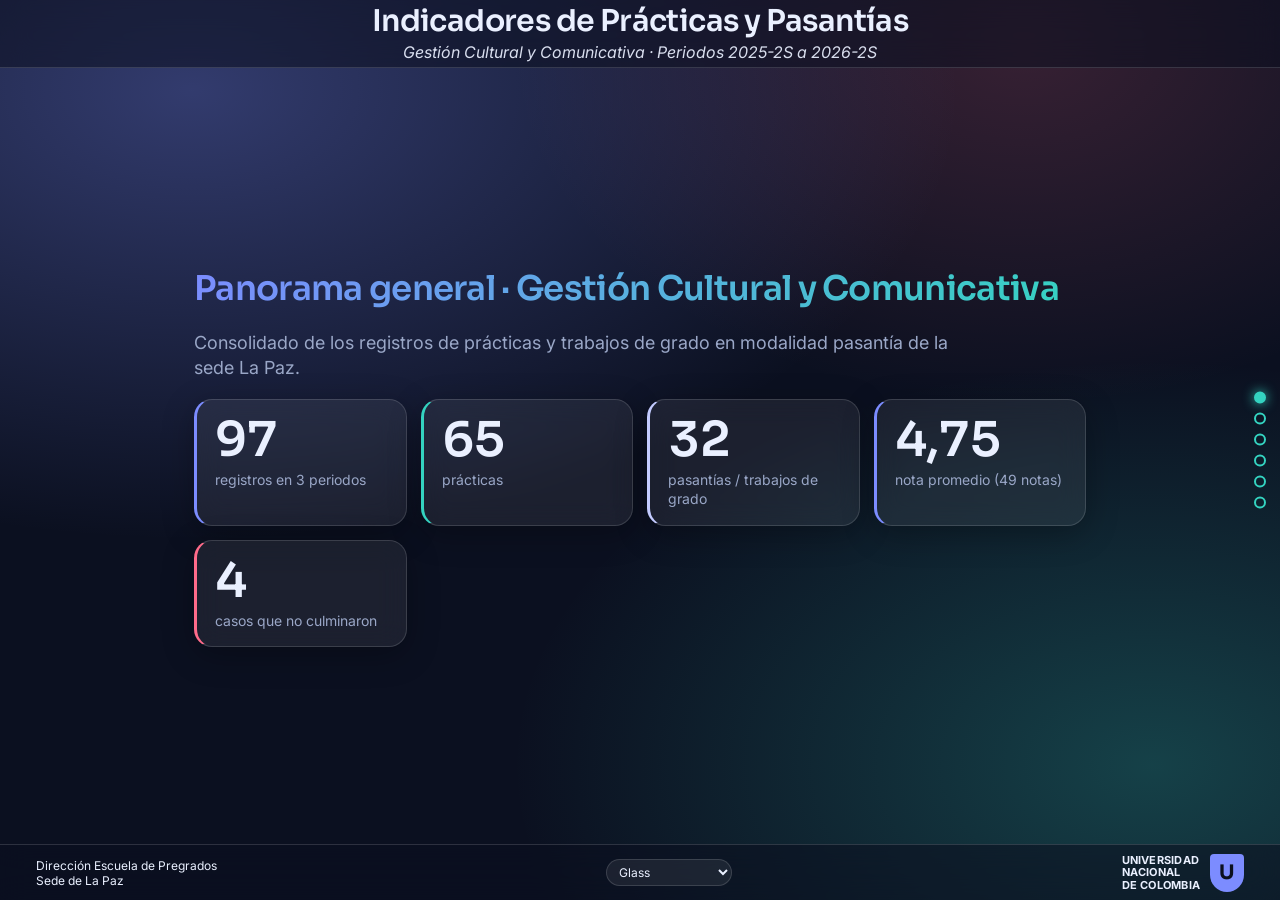
==== commit b8ad2dc8: "refactor(slides): quitar lámina Pendientes y mejoras de datos Co-Authored-By: Claude Sonnet 5.5 <nor" ====
--- a/index.html
+++ b/index.html
@@ -391,32 +391,6 @@
         <h3>Estado del trámite</h3>
         <div id="estado"></div>
         <p class="note"><span class="pill">Cambios aprobados</span> 2 de modalidad y 1 de escenario (Comité Asesor, sesión 16 del 2 de octubre).</p>
-      </div>
-    </div>
-  </section>
-
-  <!-- 7. Alertas -->
-  <section class="slide" id="s7">
-    <h2>Pendientes y mejoras de datos</h2>
-    <div class="grid2">
-      <div class="alert">
-        <h3>Pendientes de gestión</h3>
-        <ul>
-          <li>2025-2S: 3 de 10 pasantías sin ARL confirmada.</li>
-          <li>2026-2S internos: 5 registros sin confirmar y 3 tutores por indicar.</li>
-          <li>2026-2S externos: 2 actas de compromiso pendientes.</li>
-          <li>2026-2S externos: 1 estudiante no comparte documentos pese a ser informado.</li>
-        </ul>
-      </div>
-      <div class="card">
-        <h3>Calidad de la información</h3>
-        <ul>
-          <li>Unificar columnas y encabezados entre hojas (nombres, ARL, novedades).</li>
-          <li>Corregir actas 2025-2S con año «2028» y «2030» (debe ser 2025).</li>
-          <li>Registrar la nota final de 2025-2S pasantías y completar el DNI faltante en 2026-1S.</li>
-          <li>Verificar estudiantes en dos periodos y casos de práctica y trabajo de grado en paralelo.</li>
-          <li>Revisar enlaces de carpeta duplicados en 2026-2S externos.</li>
-        </ul>
       </div>
     </div>
   </section>
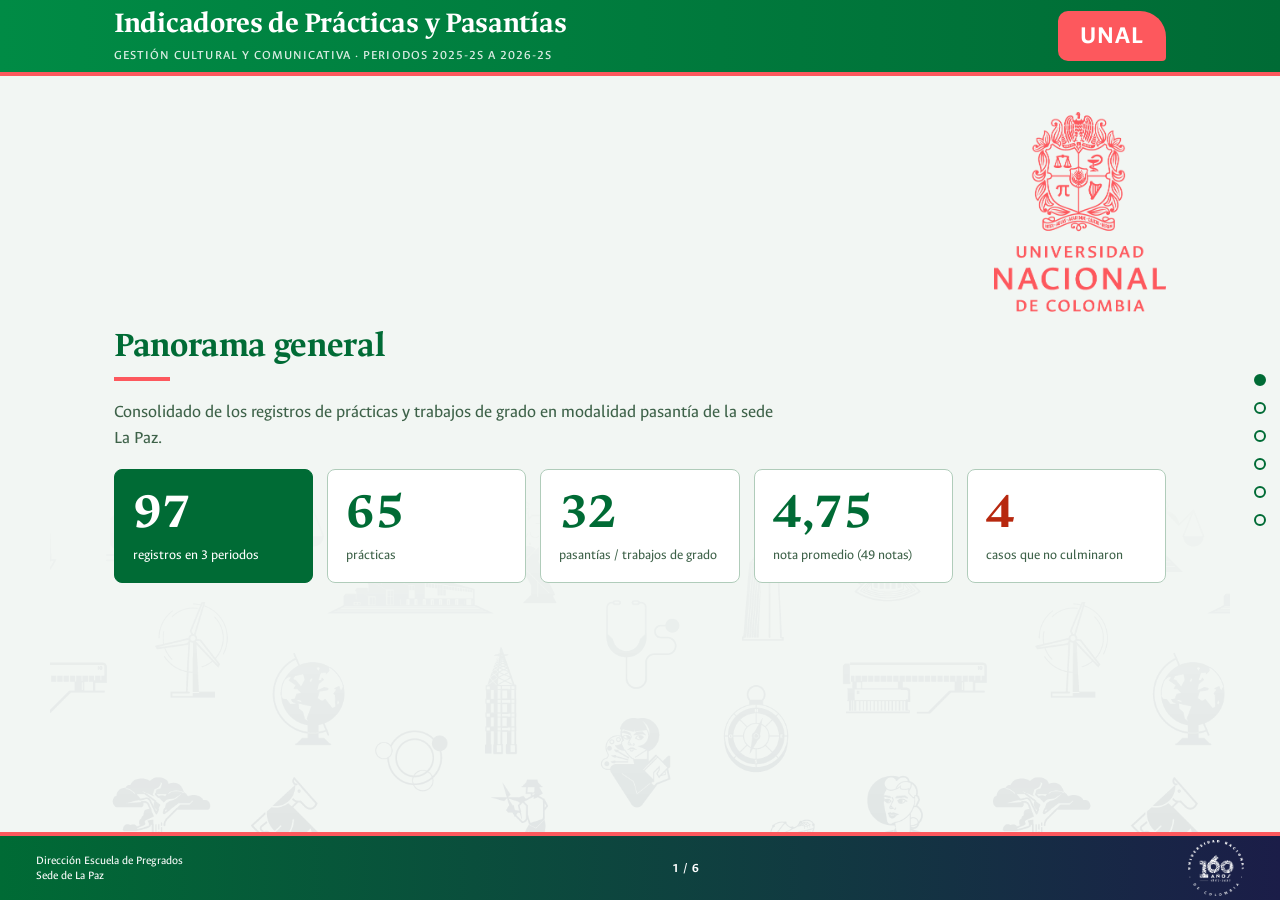
==== commit 964f0f8d: "feat(design): dejar solo el tema UNAL, mejorar navegación y sumar identidad 160 años Actualiza datos" ====
--- a/index.html
+++ b/index.html
@@ -1,242 +1,74 @@
 <!doctype html>
 
-<html lang="es" data-theme="glass">
+<html lang="es">
 <head>
 <meta charset="utf-8">
 <meta name="viewport" content="width=device-width, initial-scale=1">
 <title>Indicadores de Prácticas y Pasantías · Gestión Cultural y Comunicativa</title>
 <link rel="preconnect" href="https://fonts.googleapis.com">
-<link rel="stylesheet" href="https://fonts.googleapis.com/css2?family=Fraunces:opsz,wght@9..144,300;9..144,400;9..144,600&family=Inter:wght@400;500;600;700&family=Space+Grotesk:wght@400;500;700&family=Sora:wght@400;600;700&display=swap">
+<link rel="preconnect" href="https://fonts.gstatic.com" crossorigin>
+<link rel="stylesheet" href="https://fonts.googleapis.com/css2?family=Ancizar+Sans:wght@400;500;700&family=Ancizar+Serif:wght@600;700&display=swap">
 <style>
-  /* Los nombres --cafe/--azul/--azul-claro/--rojo son ranuras de color: cada tema les da su propio valor. */
+  /* Tema institucional UNAL. --cafe/--azul/--azul-claro/--rojo son ranuras históricas: aquí valen verdes y rojo. */
   :root{
-    --cafe:#7B4A2D; --azul:#4A90C4; --azul-claro:#89C4E1; --rojo:#C0392B;
-    --on1:#fff; --on2:#fff; --on3:#2C1810;
-    --bg:#F5EDD8; --bg-img:none; --surface:#fff; --hole:#fff; --track:#F5EDD8; --line:#d3c8b2;
-    --texto:#2C1810; --muted:#7D5C44; --h2:var(--cafe);
-    --hdr-bg:#7B4A2D; --hdr-fg:#fff; --ftr-bg:#E8E0D0;
-    --radius:12px; --card-bd:0 solid transparent; --kpi-bar:6px; --blur:none; --h-weight:700; --h-track:0;
+    --cafe:#008B45; --azul:#006B35; --azul-claro:#7BC99A; --rojo:#B7280F; --oro:#FD585D; --verde-oscuro:#1B1D48; /* coral y azul noche de la plantilla 160 años */
+    --on3:#0F2518;
+    --bg:#F2F6F3; --surface:#fff; --track:#D8E8DD; --line:#B0CCBA;
+    --texto:#0F2518; --muted:#3E6249;
+    --radius:8px; --hh:76px; --fh:68px;
     --serif:"Ancizar Serif",Georgia,serif; --sans:"Ancizar Sans",Calibri,"Segoe UI",Arial,sans-serif;
-    --hh:68px; --fh:56px;
   }
-  /* Editorial oscuro */
-  html[data-theme="editorial"]{
-    --cafe:#E0953F; --azul:#8A9A8F; --azul-claro:#CDBFA4; --rojo:#E5604D;
-    --on1:#1a1209; --on2:#14120f; --on3:#14120f;
-    --bg:#0F0E0C; --surface:#171512; --hole:#171512; --track:#26231e; --line:#2d2a24;
-    --texto:#F2EBDD; --muted:#A39A89; --h2:#F2EBDD;
-    --hdr-bg:#0F0E0C; --hdr-fg:#F2EBDD; --ftr-bg:#0F0E0C;
-    --radius:4px; --card-bd:1px solid var(--line); --kpi-bar:2px; --h-weight:400; --h-track:-.01em;
-    --serif:"Fraunces",Georgia,serif; --sans:"Inter",system-ui,sans-serif;
-  }
-  /* Suizo claro */
-  html[data-theme="suizo"]{
-    --cafe:#1F3BFF; --azul:#0A0A0A; --azul-claro:#B9C1FF; --rojo:#FF3B1F;
-    --on1:#fff; --on2:#fff; --on3:#0A0A0A;
-    --bg:#F4F2EC; --surface:#fff; --hole:#fff; --track:#E6E3DA; --line:#0A0A0A;
-    --texto:#0A0A0A; --muted:#5C5C57; --h2:#0A0A0A;
-    --hdr-bg:#F4F2EC; --hdr-fg:#0A0A0A; --ftr-bg:#F4F2EC;
-    --radius:0px; --card-bd:1px solid #0A0A0A; --kpi-bar:5px; --h-weight:700; --h-track:-.035em;
-    --serif:"Space Grotesk",system-ui,sans-serif; --sans:"Inter",system-ui,sans-serif;
-  }
-  /* Glass y gradientes */
-  html[data-theme="glass"]{
-    --cafe:#7C8CFF; --azul:#34D3C0; --azul-claro:#C3CBFF; --rojo:#FF6B8A;
-    --on1:#0B1020; --on2:#0B1020; --on3:#0B1020;
-    --bg:#0B1020;
-    --bg-img:radial-gradient(60% 50% at 15% 10%,rgba(124,140,255,.35),transparent),radial-gradient(50% 45% at 90% 85%,rgba(52,211,192,.25),transparent),radial-gradient(40% 40% at 80% 5%,rgba(255,107,138,.18),transparent);
-    --surface:rgba(255,255,255,.07); --hole:#151b34; --track:rgba(255,255,255,.1); --line:rgba(255,255,255,.14);
-    --texto:#EAF0FF; --muted:#9AA7C7; --h2:#EAF0FF;
-    --hdr-bg:rgba(11,16,32,.55); --hdr-fg:#EAF0FF; --ftr-bg:rgba(11,16,32,.55);
-    --radius:18px; --card-bd:1px solid var(--line); --kpi-bar:3px; --blur:blur(14px); --h-weight:600; --h-track:-.02em;
-    --serif:"Sora",system-ui,sans-serif; --sans:"Inter",system-ui,sans-serif;
-  }
-  /* UNAL institucional */
-  html[data-theme="unal"]{
-    --cafe:#008B45;--azul:#006B35;--azul-claro:#7BC99A;--rojo:#B7280F;
-    --on1:#fff;--on2:#fff;--on3:#0F2518;
-    --bg:#F2F6F3;--surface:#fff;--hole:#fff;--track:#D8E8DD;--line:#B0CCBA;
-    --texto:#0F2518;--muted:#3E6249;--h2:#006B35;
-    --hdr-bg:#006B35;--hdr-fg:#fff;--ftr-bg:#006B35;
-    --radius:6px;--card-bd:0 solid transparent;--kpi-bar:5px;--blur:none;
-    --h-weight:700;--h-track:-.01em;
-    --serif:"Fraunces",Georgia,serif;--sans:"Inter",system-ui,sans-serif;
-    --hh:76px;--fh:52px;
-  }
-
-  /* ═══════════════════════════════════════════
-     LAYOUTS ESTRUCTURALES POR TEMA
-  ═══════════════════════════════════════════ */
-
-  /* EDITORIAL — revista: título en columna izquierda, contenido a la derecha */
-  html[data-theme="editorial"]{--hh:52px;--fh:40px}
-  html[data-theme="editorial"] header.top{
-    justify-content:flex-start;padding:0 clamp(18px,5vw,60px);
-    background:var(--bg);border-bottom:2px solid var(--cafe);
-  }
-  html[data-theme="editorial"] header.top h1{
-    font-size:clamp(10px,1.1vw,13px);letter-spacing:.22em;
-    text-transform:uppercase;font-weight:400;font-family:var(--sans);
-  }
-  html[data-theme="editorial"] header.top small{display:none}
-  html[data-theme="editorial"] footer.bottom{
-    background:var(--bg);border-top:2px solid var(--cafe);font-size:11px;
-  }
-  html[data-theme="editorial"] section.slide{
-    display:grid;
-    grid-template-columns:clamp(160px,25%,280px) 1fr;
-    gap:0 clamp(24px,4vw,52px);
-    padding:clamp(28px,4vw,52px) clamp(24px,5vw,64px);
-    align-content:center;align-items:start;
-  }
-  html[data-theme="editorial"] section.slide>h2{
-    grid-column:1;grid-row:1/99;
-    font-size:clamp(20px,2.4vw,30px);
-    padding-right:clamp(16px,2vw,28px);
-    border-right:1px solid var(--line);
-    align-self:center;color:var(--cafe);
-  }
-  html[data-theme="editorial"] section.slide>.lead{
-    grid-column:2;grid-row:1;
-    font-size:clamp(14px,1.5vw,18px);color:var(--texto);
-    border-bottom:1px solid var(--line);padding-bottom:14px;
-  }
-  html[data-theme="editorial"] section.slide>*:not(h2):not(.lead){grid-column:2}
-  html[data-theme="editorial"] .kpi{
-    border-left:none;border-top:var(--kpi-bar) solid var(--azul);border-radius:0;
-  }
-  html[data-theme="editorial"] .kpi.cafe{border-top-color:var(--cafe)}
-  html[data-theme="editorial"] .kpi.rojo{border-top-color:var(--rojo)}
-  html[data-theme="editorial"] .kpi.claro{border-top-color:var(--azul-claro)}
-  html[data-theme="editorial"] .card{border-radius:0}
-  html[data-theme="editorial"] .alert{border-radius:0;border:none;border-left:4px solid var(--rojo)}
-  html[data-theme="editorial"] .nav{display:none}
-  @media(max-width:700px){
-    html[data-theme="editorial"] section.slide{grid-template-columns:1fr}
-    html[data-theme="editorial"] section.slide>h2{
-      grid-row:auto;border-right:none;
-      border-bottom:1px solid var(--line);padding-right:0;padding-bottom:10px;
-    }
-    html[data-theme="editorial"] section.slide>.lead,
-    html[data-theme="editorial"] section.slide>*:not(h2):not(.lead){grid-column:1}
-  }
-
-  /* SUIZO — Swiss/Müller-Brockmann: título masivo en mayúsculas + regla */
-  html[data-theme="suizo"]{--hh:44px;--fh:44px}
-  html[data-theme="suizo"] header.top{
-    justify-content:flex-start;padding:0 clamp(18px,5vw,64px);
-    background:var(--bg);border-bottom:3px solid var(--cafe);
-  }
-  html[data-theme="suizo"] header.top h1{
-    font-size:clamp(11px,1.2vw,14px);text-transform:uppercase;
-    letter-spacing:.28em;font-weight:700;font-family:var(--sans);
-  }
-  html[data-theme="suizo"] header.top small{display:none}
-  html[data-theme="suizo"] footer.bottom{background:var(--bg);border-top:3px solid var(--cafe)}
-  html[data-theme="suizo"] section.slide{
-    gap:4px;justify-content:flex-start;padding-top:clamp(20px,3vw,44px);
-  }
-  html[data-theme="suizo"] section.slide>h2{
-    font-size:clamp(34px,6.5vw,86px);text-transform:uppercase;
-    letter-spacing:-.04em;line-height:.95;
-    border-bottom:3px solid var(--cafe);padding-bottom:14px;margin-bottom:16px;
-    color:var(--texto);
-  }
-  html[data-theme="suizo"] section.slide>.lead{margin-bottom:12px}
-  html[data-theme="suizo"] .kpi{
-    border-left:none;border-top:var(--kpi-bar) solid var(--azul);
-    border-radius:0;background:transparent;border-right:1px solid var(--line);
-  }
-  html[data-theme="suizo"] .kpi.cafe{border-top-color:var(--cafe)}
-  html[data-theme="suizo"] .kpi.rojo{border-top-color:var(--rojo)}
-  html[data-theme="suizo"] .kpi.claro{border-top-color:var(--azul-claro)}
-  html[data-theme="suizo"] .kpi b{font-family:var(--sans)}
-  html[data-theme="suizo"] .card{border-radius:0}
-  html[data-theme="suizo"] .alert{border-radius:0}
-  html[data-theme="suizo"] .hbar .track,
-  html[data-theme="suizo"] .hbar .fill,
-  html[data-theme="suizo"] .pct,
-  html[data-theme="suizo"] .pct div{border-radius:0}
-  html[data-theme="suizo"] .nav button{border-radius:0;height:3px;width:10px}
-
-  /* GLASS — flotante centrado: contenido acotado + h2 con degradado neón */
-  html[data-theme="glass"] section.slide{max-width:1020px;margin-inline:auto;width:100%}
-  html[data-theme="glass"] section.slide>h2{
-    background:linear-gradient(125deg,var(--cafe) 0%,var(--azul) 100%);
-    -webkit-background-clip:text;-webkit-text-fill-color:transparent;
-    background-clip:text;
-  }
-  html[data-theme="glass"] .kpi{box-shadow:0 8px 32px rgba(0,0,0,.28)}
-  html[data-theme="glass"] .card{box-shadow:0 8px 32px rgba(0,0,0,.22)}
-  html[data-theme="glass"] .nav button{border-color:var(--azul)}
-  html[data-theme="glass"] .nav button.on{background:var(--azul);box-shadow:0 0 12px var(--azul)}
-
-  /* UNAL — institucional: banner verde-dorado + h2 con acento izquierdo */
-  html[data-theme="unal"] header.top{
-    padding:0 clamp(18px,5vw,64px);justify-content:space-between;
-    background:linear-gradient(90deg,var(--cafe) 0%,var(--azul) 100%);
-    border-bottom:4px solid #D4A017;
-  }
-  html[data-theme="unal"] header.top h1{text-align:left;font-size:clamp(15px,1.8vw,22px)}
-  html[data-theme="unal"] footer.bottom{
-    background:linear-gradient(90deg,var(--azul) 0%,#003D1E 100%);
-    color:#fff;border-top:4px solid #D4A017;
-  }
-  html[data-theme="unal"] footer.bottom .escuela,
-  html[data-theme="unal"] footer.bottom .unal{color:#fff}
-  html[data-theme="unal"] footer .escudo{background:#D4A017;color:#003D1E}
-  html[data-theme="unal"] #tema{
-    background:rgba(255,255,255,.15);color:#fff;border-color:rgba(255,255,255,.35);
-  }
-  html[data-theme="unal"] #tema option{background:#006B35;color:#fff}
-  html[data-theme="unal"] section.slide>h2{
-    border-left:6px solid var(--cafe);padding-left:16px;color:var(--azul);
-  }
-  html[data-theme="unal"] .card{
-    border-left:3px solid var(--cafe);border-radius:0 var(--radius) var(--radius) 0;
-  }
-  html[data-theme="unal"] .alert{border:none;border-left:4px solid var(--rojo);border-radius:0}
 
   *{box-sizing:border-box}
   html,body{height:100%;margin:0}
-  body{background:var(--bg);background-image:var(--bg-img);background-attachment:fixed;color:var(--texto);font-family:var(--sans);font-size:16px;line-height:1.4;overflow:hidden}
-
-  header.top{position:fixed;inset:0 0 auto 0;height:var(--hh);background:var(--hdr-bg);color:var(--hdr-fg);border-bottom:1px solid var(--line);backdrop-filter:var(--blur);
-    display:flex;align-items:center;justify-content:center;text-align:center;padding:0 16px;z-index:5}
-  header.top h1{font-family:var(--serif);font-size:clamp(18px,2.4vw,30px);margin:0;font-weight:var(--h-weight);letter-spacing:var(--h-track);line-height:1.15}
-  header.top small{display:block;font-family:var(--sans);font-weight:400;font-style:italic;font-size:clamp(12px,1.3vw,16px);opacity:.92;margin-top:2px}
-
-  footer.bottom{position:fixed;inset:auto 0 0 0;height:var(--fh);background:var(--ftr-bg);border-top:1px solid var(--line);backdrop-filter:var(--blur);
-    display:flex;align-items:center;justify-content:space-between;gap:12px;padding:0 clamp(14px,3vw,36px);z-index:5;font-size:12px;color:var(--texto)}
+  body{background:var(--bg);color:var(--texto);font-family:var(--sans);font-size:16px;line-height:1.45;overflow:hidden}
+  ::selection{background:var(--oro);color:var(--verde-oscuro)}
+  :focus-visible{outline:3px solid var(--oro);outline-offset:2px}
+
+  header.top{position:fixed;inset:0 0 auto 0;height:var(--hh);z-index:5;display:flex;align-items:center;
+    background:linear-gradient(90deg,var(--cafe),var(--azul));color:#fff;border-bottom:4px solid var(--oro)}
+  header.top>.wrap{display:flex;align-items:center;justify-content:space-between;gap:16px;width:100%;max-width:1180px;margin-inline:auto;padding:0 clamp(18px,5vw,64px)}
+  .tag{flex:none;background:var(--oro);color:#fff;font-family:var(--sans);font-weight:700;font-size:clamp(18px,2vw,26px);letter-spacing:.04em;padding:6px 22px 7px;border-radius:10px 26px 4px 10px}
+  header.top h1{font-family:var(--serif);font-size:clamp(20px,2.4vw,30px);margin:0;line-height:1.1;font-weight:700;letter-spacing:-.01em;text-wrap:balance}
+  header.top small{display:block;font-family:var(--sans);font-weight:500;font-size:clamp(11px,1.1vw,13px);letter-spacing:.08em;text-transform:uppercase;color:#fff;opacity:.85;margin-top:6px}
+  #progress{position:absolute;left:0;bottom:-4px;height:4px;width:0;background:#fff;transition:width .2s ease-out}
+
+  footer.bottom{position:fixed;inset:auto 0 0 0;height:var(--fh);z-index:5;display:flex;align-items:center;justify-content:space-between;gap:12px;
+    padding:0 clamp(14px,3vw,36px);font-size:12px;color:#fff;background:linear-gradient(90deg,var(--azul),var(--verde-oscuro));border-top:4px solid var(--oro)}
   footer .escuela{line-height:1.25}
+  footer .pos{font-variant-numeric:tabular-nums;font-weight:700;font-size:13px;letter-spacing:.04em}
   footer .unal{display:flex;align-items:center;gap:10px;font-weight:700;font-size:11px;line-height:1.15;letter-spacing:.02em}
-  footer .escudo{width:34px;height:38px;background:var(--cafe);color:var(--on1);display:grid;place-items:center;
-    font-family:var(--serif);font-size:20px;border-radius:4px 4px 17px 17px}
-  #tema{background:var(--surface);color:var(--texto);border:1px solid var(--line);border-radius:var(--radius);padding:4px 8px;font:inherit}
+  footer .unal img{height:56px;width:auto;display:block}
 
   main{position:fixed;top:var(--hh);bottom:var(--fh);left:0;right:0;overflow-y:auto;scroll-snap-type:y mandatory;scroll-behavior:smooth}
-  section.slide{min-height:100%;scroll-snap-align:start;padding:clamp(18px,3vw,36px) clamp(18px,5vw,64px);display:flex;flex-direction:column;justify-content:center;gap:18px}
-  section.slide h2{font-family:var(--serif);font-size:clamp(22px,2.8vw,34px);margin:0;color:var(--h2);font-weight:var(--h-weight);letter-spacing:var(--h-track);text-wrap:balance}
-  .lead{text-wrap:pretty;margin:0;color:var(--muted);font-size:clamp(14px,1.5vw,18px);max-width:70ch}
+  section.slide{min-height:100%;scroll-snap-align:start;padding:clamp(20px,3vw,40px) clamp(18px,5vw,64px);display:flex;flex-direction:column;justify-content:center;gap:18px;max-width:1180px;margin-inline:auto;width:100%}
+  section.slide h2{font-family:var(--serif);font-size:clamp(24px,3vw,36px);margin:0;color:var(--azul);font-weight:700;letter-spacing:-.01em;line-height:1.15;text-wrap:balance}
+  section.slide h2::after{content:"";display:block;width:56px;height:4px;background:var(--oro);margin-top:10px}
+  /* patrón de íconos de la plantilla, solo en la portada */
+  #s1{position:relative;isolation:isolate}
+  #s1::before{content:"";position:absolute;inset:0;z-index:-1;background:url(assets/patron-iconos.png) center/cover;opacity:.07;mask-image:linear-gradient(to top,#000,transparent 50%);-webkit-mask-image:linear-gradient(to top,#000,transparent 50%)}
+  #s1 .escudo-hero{position:absolute;top:clamp(16px,4vh,40px);right:clamp(18px,5vw,64px);height:clamp(120px,24vh,200px);width:auto}
+  .lead{text-wrap:pretty;margin:0;color:var(--muted);font-size:clamp(15px,1.5vw,18px);max-width:68ch}
 
   .kpis{display:grid;grid-template-columns:repeat(auto-fit,minmax(170px,1fr));gap:14px}
-  .kpi,.card{background:var(--surface);border:var(--card-bd);backdrop-filter:var(--blur)}
-  .kpi{border-radius:var(--radius);padding:16px 18px;border-left:var(--kpi-bar) solid var(--azul)}
-  .kpi.cafe{border-left-color:var(--cafe)} .kpi.rojo{border-left-color:var(--rojo)} .kpi.claro{border-left-color:var(--azul-claro)}
-  .kpi b{display:block;font-family:var(--serif);font-size:clamp(30px,4vw,48px);line-height:1;color:var(--texto);font-weight:var(--h-weight);letter-spacing:var(--h-track);font-variant-numeric:tabular-nums}
-  .kpi span{display:block;margin-top:6px;font-size:14px;color:var(--muted)}
+  .kpi,.card{background:var(--surface);border:1px solid var(--line)}
+  .kpi{border-radius:var(--radius);padding:16px 18px}
+  .kpi b{display:block;font-family:var(--serif);font-size:clamp(32px,4vw,52px);line-height:1;color:var(--azul);font-weight:700;font-variant-numeric:tabular-nums}
+  .kpi span{display:block;margin-top:8px;font-size:14px;color:var(--muted)}
+  .kpi.cafe{background:var(--azul);border-color:var(--azul)} .kpi.cafe b,.kpi.cafe span{color:#fff}
+  .kpi.rojo b{color:var(--rojo)}
 
   .grid2{display:grid;grid-template-columns:repeat(auto-fit,minmax(300px,1fr));gap:20px;align-items:stretch}
   .card{border-radius:var(--radius);padding:18px 20px}
-  .card h3{margin:0 0 12px;font-size:16px;color:var(--texto)}
-  .card p.note{margin:12px 0 0;font-size:13px;color:var(--muted)}
+  .card h3{margin:0 0 12px;font-size:16px;color:var(--azul)}
+  .card p.note{margin:12px 0 0;font-size:14px;color:var(--muted)}
 
   /* columnas apiladas */
   .cols{display:flex;align-items:flex-end;justify-content:space-around;gap:16px;height:260px;padding-top:8px}
   .col{flex:1;max-width:130px;display:flex;flex-direction:column;align-items:center;height:100%;justify-content:flex-end}
-  .col .stack{width:100%;display:flex;flex-direction:column-reverse;border-radius:calc(var(--radius)/2) calc(var(--radius)/2) 0 0;overflow:hidden}
+  .col .stack{width:100%;display:flex;flex-direction:column-reverse;border-radius:4px 4px 0 0;overflow:hidden}
   .seg{display:grid;place-items:center;font-weight:700;font-size:14px;min-height:0}
-  .seg.a{background:var(--cafe);color:var(--on1)} .seg.b{background:var(--azul);color:var(--on2)}
+  .seg.a{background:var(--cafe);color:#fff} .seg.b{background:var(--azul-claro);color:var(--on3)}
   .col .tot{font-weight:700;font-size:18px;margin-bottom:4px}
   .col .lab{margin-top:8px;font-size:13px;color:var(--muted);text-align:center}
   .legend{display:flex;flex-wrap:wrap;gap:6px 16px;font-size:13px;margin-top:12px}
@@ -244,68 +76,78 @@
 
   /* barras horizontales */
   .hbar{display:grid;grid-template-columns:minmax(110px,32%) 1fr 38px;align-items:center;gap:10px;margin:9px 0;font-size:14px}
-  .hbar .track{background:var(--track);border-radius:calc(var(--radius)/2);height:22px;overflow:hidden}
-  .hbar .fill{height:100%;background:var(--azul);border-radius:calc(var(--radius)/2)}
+  .hbar .track{background:var(--track);border-radius:4px;height:22px;overflow:hidden}
+  .hbar .fill{height:100%;background:var(--azul);border-radius:4px}
   .hbar .fill.cafe{background:var(--cafe)} .hbar .fill.claro{background:var(--azul-claro)} .hbar .fill.rojo{background:var(--rojo)}
-  .hbar .v{font-weight:700;text-align:right}
-
-  /* 100% interna/externa */
-  .pct{display:flex;height:34px;border-radius:calc(var(--radius)/1.5);overflow:hidden;margin:4px 0 2px}
+  .hbar .v{font-weight:700;text-align:right;font-variant-numeric:tabular-nums}
+
+  /* interno / externo */
+  .pct{display:flex;height:34px;border-radius:6px;overflow:hidden;margin:4px 0 2px}
   .pct div{display:grid;place-items:center;font-weight:700;font-size:13px}
-  .pct .i{background:var(--cafe);color:var(--on1)} .pct .e{background:var(--azul-claro);color:var(--on3)}
+  .pct .i{background:var(--cafe);color:#fff} .pct .e{background:var(--azul-claro);color:var(--on3)}
   .row-lab{font-size:13px;color:var(--muted);margin-top:12px}
 
   /* dona */
   .donut-wrap{display:flex;align-items:center;gap:22px;flex-wrap:wrap}
   .donut{width:170px;height:170px;border-radius:50%;position:relative;flex:none}
-  .donut::after{content:attr(data-c);position:absolute;inset:34px;background:var(--hole);border-radius:50%;display:grid;place-items:center;
-    font-family:var(--serif);font-size:28px;font-weight:var(--h-weight);text-align:center;line-height:1}
-
-  .alert{border:2px solid var(--rojo);background:var(--surface);backdrop-filter:var(--blur);border-radius:var(--radius);padding:16px 18px}
+  .donut::after{content:attr(data-c);position:absolute;inset:34px;background:var(--surface);border-radius:50%;display:grid;place-items:center;font-family:var(--serif);font-size:28px;font-weight:700;color:var(--azul);line-height:1}
+
+  .alert{border:1px solid var(--rojo);background:#FDF1EE;border-radius:var(--radius);padding:16px 18px}
   .alert h3{margin:0 0 8px;color:var(--rojo);font-size:16px}
-  .alert ul,.card ul{margin:0;padding-left:20px} .alert li,.card li{margin:5px 0;font-size:14px}
+  .alert ul,.card ul{margin:0;padding-left:20px} .alert li,.card li{margin:6px 0;font-size:14px}
   .pill{display:inline-block;background:var(--azul-claro);color:var(--on3);border-radius:999px;padding:3px 12px;font-size:13px;font-weight:700}
-  .fuente{font-size:12px;color:var(--muted)}
-
-  .nav{position:fixed;right:14px;top:50%;transform:translateY(-50%);display:flex;flex-direction:column;gap:9px;z-index:6}
-  .nav button{width:12px;height:12px;border-radius:50%;border:2px solid var(--cafe);background:transparent;padding:0;cursor:pointer}
-  .nav button.on{background:var(--cafe)}
-  .nav button:focus-visible{outline:3px solid var(--azul);outline-offset:2px}
+
+  /* navegación lateral: el área táctil es de 28px, el punto visible de 12px */
+  .nav{position:fixed;right:6px;top:50%;transform:translateY(-50%);display:flex;flex-direction:column;z-index:6}
+  .nav button{width:28px;height:28px;border:0;background:transparent;padding:0;cursor:pointer;position:relative}
+  .nav button::before{content:"";position:absolute;inset:8px;border-radius:50%;border:2px solid var(--azul);transition:background .15s}
+  .nav button:hover::before{background:var(--azul-claro)}
+  .nav button[aria-current]::before{background:var(--azul)}
+  .nav button::after{content:attr(data-t);position:absolute;right:30px;top:50%;transform:translateY(-50%);white-space:nowrap;background:var(--verde-oscuro);color:#fff;
+    font-size:12px;padding:4px 8px;border-radius:4px;opacity:0;pointer-events:none;transition:opacity .15s}
+  .nav button:hover::after,.nav button:focus-visible::after{opacity:1}
 
   @media (max-width:900px){ main{scroll-snap-type:y proximity} }
-  @media (max-width:600px){ .kpis{grid-template-columns:1fr 1fr} .kpi b{font-size:30px} .nav,#tema{display:none} .hbar{grid-template-columns:1fr 36px} .hbar .track{grid-column:1/-1;order:3} }
-  @media print{ body{overflow:visible} main,header.top,footer.bottom,.nav{position:static} #tema{display:none} section.slide{min-height:auto;break-after:page} }
+  @media (max-width:900px){ #s1 .escudo-hero{display:none} }
+  @media (max-width:600px){ .kpis{grid-template-columns:1fr 1fr} .kpi b{font-size:30px} .nav,header.top small{display:none} footer .escuela{font-size:11px} .hbar{grid-template-columns:1fr 36px} .hbar .track{grid-column:1/-1;order:3} }
+  @media (prefers-reduced-motion:reduce){ main{scroll-behavior:auto} #progress{transition:none} }
+  @media print{ body{overflow:visible} main,header.top,footer.bottom,.nav{position:static} #progress{display:none} section.slide{min-height:auto;break-after:page} }
 </style>
 </head>
 <body>
 
 <header class="top">
-  <div>
-    <h1>Indicadores de Prácticas y Pasantías</h1>
-    <small>Gestión Cultural y Comunicativa · Periodos 2025-2S a 2026-2S</small>
+  <div class="wrap">
+    <div>
+      <h1>Indicadores de Prácticas y Pasantías</h1>
+      <small>Gestión Cultural y Comunicativa · Periodos 2025-2S a 2026-2S</small>
+    </div>
+    <span class="tag" aria-hidden="true">UNAL</span>
   </div>
+  <div id="progress" aria-hidden="true"></div>
 </header>
 
 <main id="main">
 
   <!-- 1. Portada / resumen -->
   <section class="slide" id="s1">
-    <h2>Panorama general · Gestión Cultural y Comunicativa</h2>
+    <img class="escudo-hero" src="assets/escudo-unal-coral.png" alt="Escudo de la Universidad Nacional de Colombia">
+    <h2>Panorama general</h2>
     <p class="lead">Consolidado de los registros de prácticas y trabajos de grado en modalidad pasantía de la sede La Paz.</p>
     <div class="kpis" id="kpis"></div>
-    <!-- <p class="fuente">Fuente: hojas de seguimiento 2025-2S (pasantías y prácticas), 2026-1S (externos e internos) y 2026-2S (externos e internos). Datos agregados, sin información personal.</p> -->
   </section>
 
   <!-- 2. Evolución -->
   <section class="slide" id="s2">
     <h2>Evolución por periodo y modalidad</h2>
+    <p class="lead">Pasamos de 28 estudiantes en 2025-2S a 35 en 2026-1S y 34 en 2026-2S.</p>
     <div class="grid2">
       <div class="card">
         <h3>Estudiantes registrados por periodo</h3>
         <div class="cols" id="cols"></div>
         <div class="legend">
           <span><i style="background:var(--cafe)"></i>Prácticas</span>
-          <span><i style="background:var(--azul)"></i>Pasantías / trabajo de grado</span>
+          <span><i style="background:var(--azul-claro)"></i>Pasantías / trabajo de grado</span>
         </div>
         <p class="note">2026-2S agrupa pasantías (10), monografía (1) y participación en proyectos de investigación (1) tras los cambios de modalidad aprobados.</p>
       </div>
@@ -316,7 +158,7 @@
           <span><i style="background:var(--cafe)"></i>Interno (UNAL)</span>
           <span><i style="background:var(--azul-claro)"></i>Externo</span>
         </div>
-        <p class="note">En 2025-2S las pasantías se contaron por dependencia/entidad; en 2026-1S, por mecanismo de vinculación.</p>
+        <p class="note">En 2025-2S las pasantías se contaron por dependencia/entidad; en 2026-1S, por mecanismo de vinculación. En 2025-2S, 3 pasantías registran cambios (1 de escenario y 2 de modalidad).</p>
       </div>
     </div>
   </section>
@@ -329,7 +171,7 @@
       <div class="card">
         <h3>2026-1S · Distribución</h3>
         <div class="donut-wrap">
-          <div class="donut" id="donut" data-c="35"></div>
+          <div class="donut" id="donut" data-c="35" role="img" aria-label="35 vinculaciones: 18 Resolución 1142, 16 Convenio P&P, 1 contrato de aprendizaje"></div>
           <div id="donutLeg"></div>
         </div>
       </div>
@@ -371,7 +213,7 @@
         <h3>Casos que no culminaron</h3>
         <ul>
           <li><b>2025-2S:</b> 1 práctica cancelada sin aprobación (estudiante apeló) y 1 abandono sin cancelación formal (nota 0).</li>
-          <li><b>2026-1S:</b> 2 cancelaciones (1 trabajo de grado y 1 práctica).</li>
+          <li><b>2026-1S:</b> 2 solicitudes de cancelación (1 trabajo de grado y 1 práctica).</li>
           <li><b>2026-2S:</b> 2 estudiantes no responden a las comunicaciones y no han firmado el acta de compromiso; 1 no comparte documentos.</li>
         </ul>
       </div>
@@ -401,8 +243,8 @@
 
 <footer class="bottom">
   <div class="escuela">Dirección Escuela de Pregrados<br>Sede de La Paz</div>
-  <select id="tema" aria-label="Diseño"><option value="editorial">Editorial oscuro</option><option value="suizo">Suizo claro</option><option value="glass">Glass</option><option value="unal">UNAL</option></select>
-  <div class="unal"><div>UNIVERSIDAD<br>NACIONAL<br>DE COLOMBIA</div><div class="escudo" aria-hidden="true">U</div></div>
+  <div class="pos" id="pos" aria-live="polite"></div>
+  <div class="unal"><img src="assets/160-blanco.png" alt="Universidad Nacional de Colombia, 160 años, 1867-2027"></div>
 </footer>
 
 <script>
@@ -425,8 +267,8 @@
 $("kpis").innerHTML =
   kpi(total,"registros en 3 periodos","cafe") +
   kpi(periodos.reduce((s,x)=>s+x.practicas,0),"prácticas","") +
-  kpi(periodos.reduce((s,x)=>s+x.pasantias,0),"pasantías / trabajos de grado","claro") +
-  kpi("4,75","nota promedio (49 notas)","cafe") +
+  kpi(periodos.reduce((s,x)=>s+x.pasantias,0),"pasantías / trabajos de grado","") +
+  kpi("4,75","nota promedio (49 notas)","") +
   kpi(4,"casos que no culminaron","rojo");
 
 /* ---------- Columnas apiladas ---------- */
@@ -444,7 +286,7 @@
 $("pct").innerHTML = periodos.map(x=>{
   const t = x.interno+x.externo, i = Math.round(x.interno/t*100);
   return `<div class="row-lab">${x.p} · ${t} estudiantes</div>
-    <div class="pct"><div class="i" style="width:${x.interno/t*100}%">${i}%</div><div class="e" style="width:${x.externo/t*100}%">${100-i}%</div></div>`;
+    <div class="pct"><div class="i" style="width:${x.interno/t*100}%">${i} %</div><div class="e" style="width:${x.externo/t*100}%">${100-i} %</div></div>`;
 }).join("");
 
 /* ---------- Vinculación ---------- */
@@ -471,40 +313,41 @@
 $("kpis2").innerHTML =
   kpi(34,"estudiantes registrados","cafe") +
   kpi(15,"escenarios externos","") +
-  kpi(19,"escenarios internos","claro") +
+  kpi(19,"escenarios internos","") +
   kpi("19/19","reportados a Dirección Académica","") +
-  kpi("14/19","registros internos confirmados","cafe");
+  kpi("14/19","registros internos confirmados","");
 $("dep").innerHTML = dep.map(([l,v])=>hbar(l,v,7,"claro")).join("");
 $("estado").innerHTML =
   hbar("Registros internos confirmados",14,19,"cafe") +
   hbar("Registros internos pendientes",5,19,"rojo") +
-  hbar("Tutor por indicar",3,19,"rojo") +
+  hbar("Tutor por indicar",1,19,"rojo") +
   hbar("Actas de compromiso externas pendientes",2,15,"rojo");
-
-/* ---------- Tema: <html data-theme="..."> o ?tema=editorial|suizo|glass|unal ---------- */
-const sel = $("tema"), root = document.documentElement;
-const t0 = new URLSearchParams(location.search).get("tema");
-if([...sel.options].some(o=>o.value===t0)) root.dataset.theme = t0;
-sel.value = root.dataset.theme;
-sel.onchange = ()=>{ root.dataset.theme = sel.value; history.replaceState(null,"","?tema="+sel.value); };
 
 /* ---------- Navegación por diapositivas ---------- */
 const main = $("main"), slides = [...document.querySelectorAll(".slide")], nav = $("nav");
+const go = i => slides[Math.max(0,Math.min(i,slides.length-1))].scrollIntoView({behavior:"smooth"});
 slides.forEach((s,i)=>{
-  const b = document.createElement("button");
-  b.setAttribute("aria-label","Ir a la diapositiva "+(i+1));
-  b.onclick = ()=>s.scrollIntoView({behavior:"smooth"});
+  const t = s.querySelector("h2").textContent, b = document.createElement("button");
+  b.setAttribute("aria-label",`Ir a: ${t}`); b.dataset.t = t;
+  b.onclick = ()=>go(i);
   nav.appendChild(b);
 });
 const dots = [...nav.children];
+let cur = 0;
 const io = new IntersectionObserver(es=>es.forEach(e=>{
-  if(e.isIntersecting){ dots.forEach(d=>d.classList.remove("on")); dots[slides.indexOf(e.target)].classList.add("on"); }
+  if(!e.isIntersecting) return;
+  cur = slides.indexOf(e.target);
+  dots.forEach((d,i)=>i===cur ? d.setAttribute("aria-current","true") : d.removeAttribute("aria-current"));
+  $("pos").textContent = `${cur+1} / ${slides.length}`;
 }),{root:main,threshold:.6});
 slides.forEach(s=>io.observe(s));
+main.addEventListener("scroll",()=>{ $("progress").style.width = main.scrollTop/Math.max(1,main.scrollHeight-main.clientHeight)*100+"%"; },{passive:true});
 document.addEventListener("keydown",e=>{
-  const cur = dots.findIndex(d=>d.classList.contains("on"));
-  if(["ArrowDown","ArrowRight","PageDown"," "].includes(e.key)){e.preventDefault();slides[Math.min(cur+1,slides.length-1)].scrollIntoView({behavior:"smooth"});}
-  if(["ArrowUp","ArrowLeft","PageUp"].includes(e.key)){e.preventDefault();slides[Math.max(cur-1,0)].scrollIntoView({behavior:"smooth"});}
+  if(e.altKey||e.ctrlKey||e.metaKey) return;
+  if(["ArrowDown","ArrowRight","PageDown"," "].includes(e.key)){e.preventDefault();go(cur+1);}
+  if(["ArrowUp","ArrowLeft","PageUp"].includes(e.key)){e.preventDefault();go(cur-1);}
+  if(e.key==="Home"){e.preventDefault();go(0);}
+  if(e.key==="End"){e.preventDefault();go(slides.length-1);}
 });
 </script>
 </body>
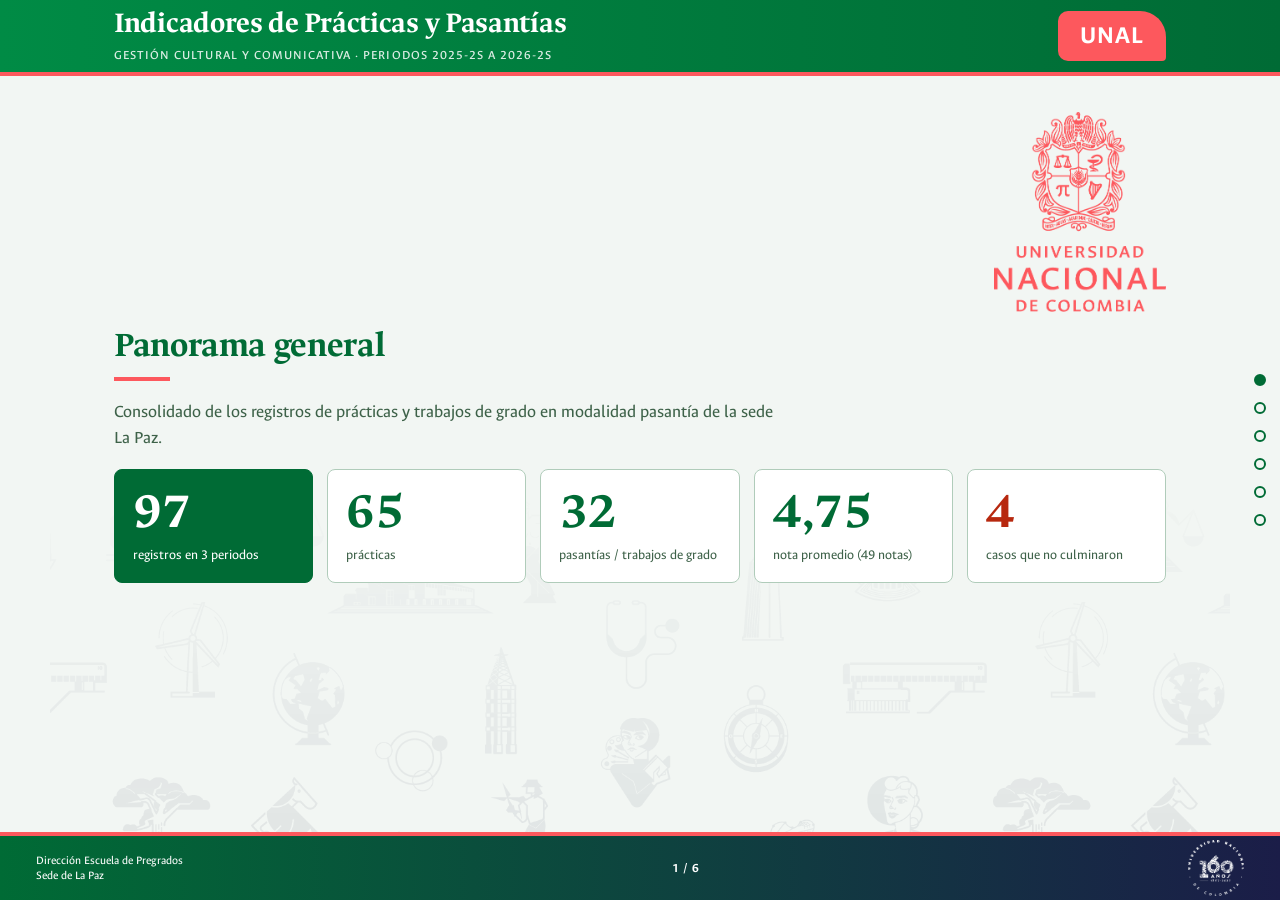
==== commit de6d8ff6: "feat(design): hovers con tooltip, entrada animada de gráficos y remates de la plantilla 160 años Co-" ====
--- a/index.html
+++ b/index.html
@@ -48,11 +48,17 @@
   #s1{position:relative;isolation:isolate}
   #s1::before{content:"";position:absolute;inset:0;z-index:-1;background:url(assets/patron-iconos.png) center/cover;opacity:.07;mask-image:linear-gradient(to top,#000,transparent 50%);-webkit-mask-image:linear-gradient(to top,#000,transparent 50%)}
   #s1 .escudo-hero{position:absolute;top:clamp(16px,4vh,40px);right:clamp(18px,5vw,64px);height:clamp(120px,24vh,200px);width:auto}
+  /* láminas pares con fondo más oscuro a todo el ancho; el remate es un ícono de la plantilla, detrás de las tarjetas */
+  section.slide{position:relative;isolation:isolate}
+  section.slide:nth-child(even){background:#E4EEE7;box-shadow:0 0 0 100vmax #E4EEE7;clip-path:inset(0 -100vmax)}
+  .remate{position:absolute;right:clamp(18px,5vw,64px);bottom:14px;height:clamp(80px,15vh,140px);width:auto;z-index:-1;opacity:.8;pointer-events:none}
   .lead{text-wrap:pretty;margin:0;color:var(--muted);font-size:clamp(15px,1.5vw,18px);max-width:68ch}
 
   .kpis{display:grid;grid-template-columns:repeat(auto-fit,minmax(170px,1fr));gap:14px}
   .kpi,.card{background:var(--surface);border:1px solid var(--line)}
-  .kpi{border-radius:var(--radius);padding:16px 18px}
+  .kpi{border-radius:var(--radius);padding:16px 18px;transition:transform .2s ease-out,box-shadow .2s}
+  .kpi:hover{transform:translateY(-3px);box-shadow:0 10px 24px rgba(27,29,72,.14)}
+  .card{transition:border-color .2s} .card:hover{border-color:var(--azul)}
   .kpi b{display:block;font-family:var(--serif);font-size:clamp(32px,4vw,52px);line-height:1;color:var(--azul);font-weight:700;font-variant-numeric:tabular-nums}
   .kpi span{display:block;margin-top:8px;font-size:14px;color:var(--muted)}
   .kpi.cafe{background:var(--azul);border-color:var(--azul)} .kpi.cafe b,.kpi.cafe span{color:#fff}
@@ -66,31 +72,48 @@
   /* columnas apiladas */
   .cols{display:flex;align-items:flex-end;justify-content:space-around;gap:16px;height:260px;padding-top:8px}
   .col{flex:1;max-width:130px;display:flex;flex-direction:column;align-items:center;height:100%;justify-content:flex-end}
-  .col .stack{width:100%;display:flex;flex-direction:column-reverse;border-radius:4px 4px 0 0;overflow:hidden}
-  .seg{display:grid;place-items:center;font-weight:700;font-size:14px;min-height:0}
+  .col .stack{width:100%;display:flex;flex-direction:column-reverse;border-radius:4px 4px 0 0;overflow:hidden;transform-origin:bottom;transform:scaleY(0);transition:transform .8s cubic-bezier(.2,.7,.2,1) var(--d,0s)}
+  .slide.in .stack{transform:none}
+  .seg{display:grid;place-items:center;font-weight:700;font-size:14px;min-height:0;cursor:default;transition:opacity .15s,filter .15s}
+  .cols:has(.seg:hover) .seg:not(:hover){opacity:.45} .seg:hover{filter:brightness(1.1)}
   .seg.a{background:var(--cafe);color:#fff} .seg.b{background:var(--azul-claro);color:var(--on3)}
-  .col .tot{font-weight:700;font-size:18px;margin-bottom:4px}
+  .col .tot{font-weight:700;font-size:18px;margin-bottom:4px;opacity:0;transition:opacity .5s ease-out calc(var(--d,0s) + .5s)}
+  .slide.in .tot{opacity:1}
   .col .lab{margin-top:8px;font-size:13px;color:var(--muted);text-align:center}
   .legend{display:flex;flex-wrap:wrap;gap:6px 16px;font-size:13px;margin-top:12px}
   .legend i{display:inline-block;width:12px;height:12px;border-radius:3px;margin-right:6px;vertical-align:-1px}
 
   /* barras horizontales */
-  .hbar{display:grid;grid-template-columns:minmax(110px,32%) 1fr 38px;align-items:center;gap:10px;margin:9px 0;font-size:14px}
+  .hbar{display:grid;grid-template-columns:minmax(110px,32%) 1fr 38px;align-items:center;gap:10px;margin:9px 0;font-size:14px;cursor:default;transition:opacity .15s}
+  .card:has(.hbar:hover) .hbar:not(:hover){opacity:.4}
   .hbar .track{background:var(--track);border-radius:4px;height:22px;overflow:hidden}
-  .hbar .fill{height:100%;background:var(--azul);border-radius:4px}
+  .hbar .fill{height:100%;background:var(--azul);border-radius:4px;transform-origin:left;transform:scaleX(0);transition:transform .9s cubic-bezier(.2,.7,.2,1) var(--d,0s),filter .15s}
+  .slide.in .fill{transform:none} .hbar:hover .fill{filter:brightness(1.12)}
   .hbar .fill.cafe{background:var(--cafe)} .hbar .fill.claro{background:var(--azul-claro)} .hbar .fill.rojo{background:var(--rojo)}
   .hbar .v{font-weight:700;text-align:right;font-variant-numeric:tabular-nums}
 
   /* interno / externo */
-  .pct{display:flex;height:34px;border-radius:6px;overflow:hidden;margin:4px 0 2px}
-  .pct div{display:grid;place-items:center;font-weight:700;font-size:13px}
+  .pct{display:flex;height:34px;border-radius:6px;overflow:hidden;margin:4px 0 2px;clip-path:inset(0 100% 0 0);transition:clip-path .9s cubic-bezier(.2,.7,.2,1) var(--d,0s)}
+  .slide.in .pct{clip-path:inset(0)}
+  .pct div{display:grid;place-items:center;font-weight:700;font-size:13px;cursor:default;transition:filter .15s}
+  .pct div:hover{filter:brightness(1.12)}
   .pct .i{background:var(--cafe);color:#fff} .pct .e{background:var(--azul-claro);color:var(--on3)}
   .row-lab{font-size:13px;color:var(--muted);margin-top:12px}
 
   /* dona */
   .donut-wrap{display:flex;align-items:center;gap:22px;flex-wrap:wrap}
   .donut{width:170px;height:170px;border-radius:50%;position:relative;flex:none}
-  .donut::after{content:attr(data-c);position:absolute;inset:34px;background:var(--surface);border-radius:50%;display:grid;place-items:center;font-family:var(--serif);font-size:28px;font-weight:700;color:var(--azul);line-height:1}
+  .donut svg{width:100%;height:100%;transform:rotate(-90deg);overflow:visible}
+  .donut circle{fill:none;stroke-width:16;stroke-dasharray:0 240;cursor:default;transition:stroke-dasharray 1s cubic-bezier(.2,.7,.2,1) var(--d,0s),stroke-width .15s,opacity .15s}
+  .slide.in .donut circle{stroke-dasharray:var(--len) 240}
+  .donut.h circle{opacity:.35} .donut.h circle.on{opacity:1;stroke-width:20}
+  .donut .c{position:absolute;inset:34px;display:grid;place-content:center;text-align:center;pointer-events:none;line-height:1}
+  .donut .c b{font-family:var(--serif);font-size:28px;color:var(--azul)}
+  .donut .c small{font-size:11px;color:var(--muted);margin-top:4px}
+  #donutLeg div{cursor:default;padding:2px 6px;margin:2px -6px;border-radius:4px;transition:background .15s} #donutLeg div:hover{background:var(--track)}
+
+  #tip{position:fixed;z-index:20;pointer-events:none;background:var(--verde-oscuro);color:#fff;font-size:13px;line-height:1.35;padding:6px 10px;border-radius:6px;max-width:260px;opacity:0;transition:opacity .1s;transform:translate(-50%,calc(-100% - 12px))}
+  #tip.on{opacity:1}
 
   .alert{border:1px solid var(--rojo);background:#FDF1EE;border-radius:var(--radius);padding:16px 18px}
   .alert h3{margin:0 0 8px;color:var(--rojo);font-size:16px}
@@ -108,10 +131,11 @@
   .nav button:hover::after,.nav button:focus-visible::after{opacity:1}
 
   @media (max-width:900px){ main{scroll-snap-type:y proximity} }
-  @media (max-width:900px){ #s1 .escudo-hero{display:none} }
+  @media (max-width:900px){ #s1 .escudo-hero,.remate{display:none} }
   @media (max-width:600px){ .kpis{grid-template-columns:1fr 1fr} .kpi b{font-size:30px} .nav,header.top small{display:none} footer .escuela{font-size:11px} .hbar{grid-template-columns:1fr 36px} .hbar .track{grid-column:1/-1;order:3} }
-  @media (prefers-reduced-motion:reduce){ main{scroll-behavior:auto} #progress{transition:none} }
-  @media print{ body{overflow:visible} main,header.top,footer.bottom,.nav{position:static} #progress{display:none} section.slide{min-height:auto;break-after:page} }
+  @media (prefers-reduced-motion:reduce){ main{scroll-behavior:auto} #progress,.stack,.tot,.fill,.pct,.donut circle,.kpi{transition:none} }
+  @media print{ .stack,.fill{transform:none!important} .tot{opacity:1!important} .pct{clip-path:none!important} .donut circle{stroke-dasharray:var(--len) 240!important} #tip{display:none}
+    body{overflow:visible} main,header.top,footer.bottom,.nav{position:static} #progress{display:none} section.slide{min-height:auto;break-after:page} }
 </style>
 </head>
 <body>
@@ -165,13 +189,14 @@
 
   <!-- 3. Vinculación -->
   <section class="slide" id="s3">
+    <img class="remate" src="assets/remate-jaguar.png" alt="">
     <h2>Mecanismos de vinculación</h2>
     <p class="lead">Cómo se formalizó la vinculación de los 35 estudiantes del periodo 2026-1S.</p>
     <div class="grid2">
       <div class="card">
         <h3>2026-1S · Distribución</h3>
         <div class="donut-wrap">
-          <div class="donut" id="donut" data-c="35" role="img" aria-label="35 vinculaciones: 18 Resolución 1142, 16 Convenio P&P, 1 contrato de aprendizaje"></div>
+          <div class="donut" id="donut" role="img" aria-label="35 vinculaciones: 18 Resolución 1142, 16 Convenio P&P, 1 contrato de aprendizaje"></div>
           <div id="donutLeg"></div>
         </div>
       </div>
@@ -185,6 +210,7 @@
 
   <!-- 4. Notas -->
   <section class="slide" id="s4">
+    <img class="remate" src="assets/remate-caldas.png" alt="">
     <h2>Desempeño académico</h2>
     <p class="lead">Notas finales registradas en prácticas 2025-2S y en pasantías y prácticas 2026-1S (49 calificaciones).</p>
     <div class="grid2">
@@ -202,6 +228,7 @@
 
   <!-- 5. Permanencia -->
   <section class="slide" id="s5">
+    <img class="remate" src="assets/remate-edificio1.png" alt="" style="height:clamp(50px,10vh,90px)">
     <h2>Culminación y novedades</h2>
     <div class="grid2">
       <div class="card">
@@ -222,6 +249,7 @@
 
   <!-- 6. 2026-2S -->
   <section class="slide" id="s6">
+    <img class="remate" src="assets/remate-edificio2.png" alt="" style="height:clamp(40px,8vh,72px)">
     <h2>Periodo en curso · 2026-2S</h2>
     <div class="kpis" id="kpis2"></div>
     <div class="grid2">
@@ -239,6 +267,7 @@
 
 </main>
 
+<div id="tip" role="tooltip"></div>
 <nav class="nav" id="nav" aria-label="Diapositivas"></nav>
 
 <footer class="bottom">
@@ -260,45 +289,64 @@
 const dep   = [["Biblioteca",7],["Bienestar · Salud",5],["Semillero PHI",4],["Lab. Comunicación Audiovisual",2],["Bienestar · Acompañamiento",1]];
 
 const $ = id => document.getElementById(id);
-const kpi = (n,l,c="") => `<div class="kpi ${c}"><b>${n}</b><span>${l}</span></div>`;
-const hbar = (l,v,max,c="") => `<div class="hbar"><span>${l}</span><div class="track"><div class="fill ${c}" style="width:${v/max*100}%"></div></div><span class="v">${v}</span></div>`;
+const esc = s => String(s).replace(/"/g,"&quot;");
+const pc = (v,t) => Math.round(v/t*100) + " %";
+const kpi = (n,l,c="",tip="") => `<div class="kpi ${c}"${tip?` data-tip="${esc(tip)}"`:""}><b${/^\d+$/.test(n)?` data-n="${n}">0`:`>${n}`}</b><span>${l}</span></div>`;
+let nb = 0; // escalona la entrada de las barras
+const hbar = (l,v,max,c="",tot=max) => `<div class="hbar" data-tip="${esc(l)}: ${v} de ${tot} (${pc(v,tot)})" style="--d:${(nb++%6)*.08}s"><span>${l}</span><div class="track"><div class="fill ${c}" style="width:${v/max*100}%"></div></div><span class="v">${v}</span></div>`;
 
 /* ---------- KPIs ---------- */
+const sumP = k => periodos.map(x=>x[k]).join(" · ");
 $("kpis").innerHTML =
-  kpi(total,"registros en 3 periodos","cafe") +
-  kpi(periodos.reduce((s,x)=>s+x.practicas,0),"prácticas","") +
-  kpi(periodos.reduce((s,x)=>s+x.pasantias,0),"pasantías / trabajos de grado","") +
-  kpi("4,75","nota promedio (49 notas)","") +
-  kpi(4,"casos que no culminaron","rojo");
+  kpi(total,"registros en 3 periodos","cafe","Por periodo: "+periodos.map(x=>`${x.p}: ${x.practicas+x.pasantias}`).join(" · ")) +
+  kpi(periodos.reduce((s,x)=>s+x.practicas,0),"prácticas","","2025-2S, 2026-1S y 2026-2S: "+sumP("practicas")) +
+  kpi(periodos.reduce((s,x)=>s+x.pasantias,0),"pasantías / trabajos de grado","","2025-2S, 2026-1S y 2026-2S: "+sumP("pasantias")) +
+  kpi("4,75","nota promedio (49 notas)","","16 notas de 2025-2S (4,86) y 33 de 2026-1S (4,69)") +
+  kpi(4,"casos que no culminaron","rojo","2025-2S: 2 · 2026-1S: 2 (solicitudes de cancelación)");
 
 /* ---------- Columnas apiladas ---------- */
 const maxT = Math.max(...periodos.map(x=>x.practicas+x.pasantias));
-$("cols").innerHTML = periodos.map(x=>{
+$("cols").innerHTML = periodos.map((x,i)=>{
   const t = x.practicas+x.pasantias, H = 190;
-  return `<div class="col"><div class="tot">${t}</div>
+  return `<div class="col" style="--d:${i*.15}s"><div class="tot">${t}</div>
     <div class="stack" style="height:${t/maxT*H}px">
-      <div class="seg a" style="height:${x.practicas/t*100}%">${x.practicas}</div>
-      <div class="seg b" style="height:${x.pasantias/t*100}%">${x.pasantias}</div>
+      <div class="seg a" data-tip="${x.p} · prácticas: ${x.practicas} de ${t} (${pc(x.practicas,t)})" style="height:${x.practicas/t*100}%">${x.practicas}</div>
+      <div class="seg b" data-tip="${x.p} · pasantías / trabajo de grado: ${x.pasantias} de ${t} (${pc(x.pasantias,t)})" style="height:${x.pasantias/t*100}%">${x.pasantias}</div>
     </div><div class="lab">${x.p}</div></div>`;
 }).join("");
 
 /* ---------- Interno / externo ---------- */
-$("pct").innerHTML = periodos.map(x=>{
-  const t = x.interno+x.externo, i = Math.round(x.interno/t*100);
+$("pct").innerHTML = periodos.map((x,i)=>{
+  const t = x.interno+x.externo, i100 = Math.round(x.interno/t*100);
   return `<div class="row-lab">${x.p} · ${t} estudiantes</div>
-    <div class="pct"><div class="i" style="width:${x.interno/t*100}%">${i} %</div><div class="e" style="width:${x.externo/t*100}%">${100-i} %</div></div>`;
+    <div class="pct" style="--d:${i*.15}s"><div class="i" data-tip="${x.p} · interno (UNAL): ${x.interno} de ${t}" style="width:${x.interno/t*100}%">${i100} %</div><div class="e" data-tip="${x.p} · externo: ${x.externo} de ${t}" style="width:${x.externo/t*100}%">${100-i100} %</div></div>`;
 }).join("");
 
-/* ---------- Vinculación ---------- */
+/* ---------- Vinculación: dona SVG con hover sincronizado con la leyenda ---------- */
 const cols = {cafe:"var(--cafe)","":"var(--azul)",claro:"var(--azul-claro)"};
-let acc = 0;
-const stops = vinc.map(([l,v,c])=>{const a=acc/35*100; acc+=v; return `${cols[c]} ${a}% ${acc/35*100}%`;}).join(",");
-$("donut").style.background = `conic-gradient(${stops})`;
-$("donutLeg").innerHTML = vinc.map(([l,v,c])=>`<div style="margin:6px 0"><i style="display:inline-block;width:12px;height:12px;border-radius:3px;background:${cols[c]};margin-right:8px"></i>${l}: <b>${v}</b></div>`).join("");
-$("vinc").innerHTML = vinc.map(([l,v,c])=>hbar(l,v,18,c)).join("");
+const C = 2*Math.PI*38;
+let off = 0;
+const arcs = vinc.map(([l,v,c],i)=>{
+  const len = v/35*C, el = `<circle data-k="${i}" cx="50" cy="50" r="38" stroke="${cols[c]}" data-tip="${esc(l)}: ${v} de 35 (${pc(v,35)})" style="--len:${len.toFixed(2)};stroke-dashoffset:${(-off).toFixed(2)};--d:${i*.12}s"/>`;
+  off += len; return el;
+}).join("");
+$("donut").innerHTML = `<svg viewBox="0 0 100 100" aria-hidden="true">${arcs}</svg><div class="c"><b id="dn">35</b><small id="dl">vinculaciones</small></div>`;
+$("donutLeg").innerHTML = vinc.map(([l,v,c],i)=>`<div data-k="${i}" data-tip="${esc(l)}: ${v} de 35 (${pc(v,35)})"><i style="display:inline-block;width:12px;height:12px;border-radius:3px;background:${cols[c]};margin-right:8px"></i>${l}: <b>${v}</b></div>`).join("");
+const donut = $("donut"), arcEls = [...donut.querySelectorAll("circle")];
+const hiK = k => {
+  donut.classList.toggle("h", k!=null);
+  arcEls.forEach((e,i)=>e.classList.toggle("on", i===k));
+  $("dn").textContent = k==null ? 35 : vinc[k][1];
+  $("dl").textContent = k==null ? "vinculaciones" : vinc[k][0];
+};
+document.querySelectorAll("#donut [data-k],#donutLeg [data-k]").forEach(e=>{
+  e.addEventListener("mouseenter",()=>hiK(+e.dataset.k));
+  e.addEventListener("mouseleave",()=>hiK(null));
+});
+$("vinc").innerHTML = vinc.map(([l,v,c])=>hbar(l,v,18,c,35)).join("");
 
 /* ---------- Notas ---------- */
-$("notas").innerHTML = notas.map(([l,v,c])=>hbar(l,v,23,c)).join("");
+$("notas").innerHTML = notas.map(([l,v,c])=>hbar(l,v,23,c,49)).join("");
 $("prom").innerHTML =
   kpi("4,86","Prácticas 2025-2S (16 notas)","cafe") +
   kpi("4,69","2026-1S (33 notas)","") ;
@@ -311,17 +359,31 @@
 
 /* ---------- 2026-2S ---------- */
 $("kpis2").innerHTML =
-  kpi(34,"estudiantes registrados","cafe") +
-  kpi(15,"escenarios externos","") +
-  kpi(19,"escenarios internos","") +
+  kpi(34,"estudiantes registrados","cafe","22 prácticas y 12 pasantías / trabajos de grado") +
+  kpi(15,"escenarios externos","","44 % del periodo") +
+  kpi(19,"escenarios internos","","56 % del periodo") +
   kpi("19/19","reportados a Dirección Académica","") +
-  kpi("14/19","registros internos confirmados","");
-$("dep").innerHTML = dep.map(([l,v])=>hbar(l,v,7,"claro")).join("");
+  kpi("14/19","registros internos confirmados","","5 registros internos pendientes de confirmar");
+$("dep").innerHTML = dep.map(([l,v])=>hbar(l,v,7,"claro",19)).join("");
 $("estado").innerHTML =
   hbar("Registros internos confirmados",14,19,"cafe") +
   hbar("Registros internos pendientes",5,19,"rojo") +
   hbar("Tutor por indicar",1,19,"rojo") +
   hbar("Actas de compromiso externas pendientes",2,15,"rojo");
+
+/* ---------- Tooltip único para todo lo que tenga data-tip ---------- */
+const tip = $("tip");
+const mv = e => {
+  const w = tip.offsetWidth/2;
+  tip.style.left = Math.min(Math.max(e.clientX, w+8), innerWidth-w-8) + "px";
+  tip.style.top = e.clientY + "px";
+};
+document.addEventListener("mouseover",e=>{
+  const t = e.target.closest("[data-tip]");
+  tip.classList.toggle("on", !!t);
+  if(t){ tip.textContent = t.dataset.tip; mv(e); }
+});
+document.addEventListener("mousemove",e=>{ if(tip.classList.contains("on")) mv(e); });
 
 /* ---------- Navegación por diapositivas ---------- */
 const main = $("main"), slides = [...document.querySelectorAll(".slide")], nav = $("nav");
@@ -349,6 +411,26 @@
   if(e.key==="Home"){e.preventDefault();go(0);}
   if(e.key==="End"){e.preventDefault();go(slides.length-1);}
 });
+
+/* ---------- Entrada de cada lámina: barras, columnas, dona y conteo de números ---------- */
+const reduce = matchMedia("(prefers-reduced-motion: reduce)").matches;
+const count = (el,instant) => {
+  const n = +el.dataset.n;
+  if(instant){ el.textContent = n; el.dataset.done = 1; return; }
+  const t0 = performance.now();
+  const f = t => { if(el.dataset.done) return; const p = Math.min(1,(t-t0)/900); el.textContent = Math.round(n*(1-Math.pow(1-p,3))); if(p<1) requestAnimationFrame(f); else el.dataset.done = 1; };
+  requestAnimationFrame(f);
+};
+const reveal = (s,instant) => {
+  if(s.classList.contains("in") && !instant) return;
+  s.classList.add("in");
+  s.querySelectorAll("[data-n]").forEach(el=>count(el,instant||reduce));
+};
+// umbral bajo: en móvil una lámina más alta que la pantalla nunca llega a 60 % visible
+const io2 = new IntersectionObserver(es=>es.forEach(e=>{ if(e.isIntersecting) reveal(e.target); }),{root:main,threshold:.15});
+slides.forEach(s=>io2.observe(s));
+main.addEventListener("scroll",()=>tip.classList.remove("on"),{passive:true});
+addEventListener("beforeprint",()=>slides.forEach(s=>reveal(s,true)));
 </script>
 </body>
 </html>
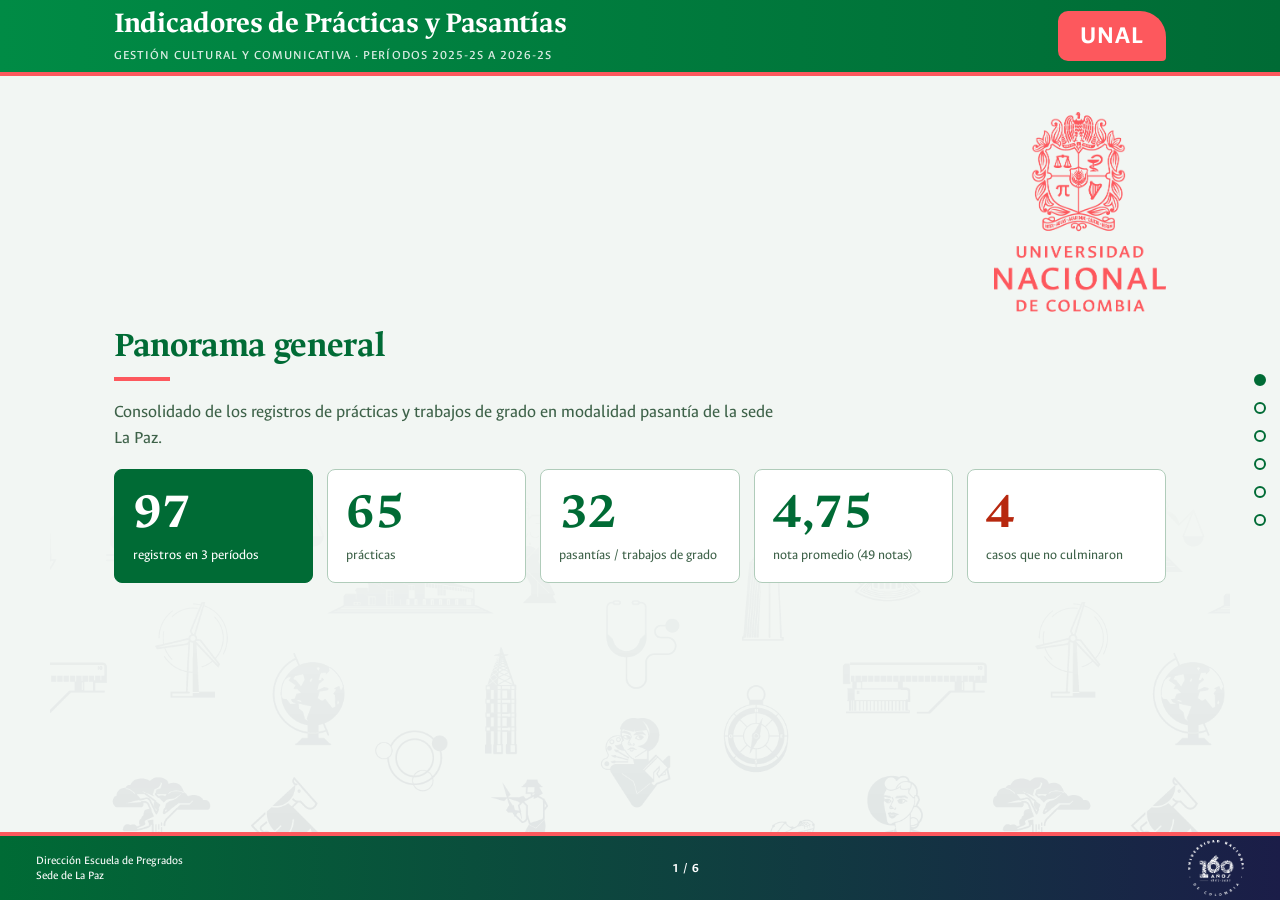
==== commit b7378b56: "fix: tilde en período(s)" ====
--- a/index.html
+++ b/index.html
@@ -144,7 +144,7 @@
   <div class="wrap">
     <div>
       <h1>Indicadores de Prácticas y Pasantías</h1>
-      <small>Gestión Cultural y Comunicativa · Periodos 2025-2S a 2026-2S</small>
+      <small>Gestión Cultural y Comunicativa · Períodos 2025-2S a 2026-2S</small>
     </div>
     <span class="tag" aria-hidden="true">UNAL</span>
   </div>
@@ -163,11 +163,11 @@
 
   <!-- 2. Evolución -->
   <section class="slide" id="s2">
-    <h2>Evolución por periodo y modalidad</h2>
+    <h2>Evolución por período y modalidad</h2>
     <p class="lead">Pasamos de 28 estudiantes en 2025-2S a 35 en 2026-1S y 34 en 2026-2S.</p>
     <div class="grid2">
       <div class="card">
-        <h3>Estudiantes registrados por periodo</h3>
+        <h3>Estudiantes registrados por período</h3>
         <div class="cols" id="cols"></div>
         <div class="legend">
           <span><i style="background:var(--cafe)"></i>Prácticas</span>
@@ -191,7 +191,7 @@
   <section class="slide" id="s3">
     <img class="remate" src="assets/remate-jaguar.png" alt="">
     <h2>Mecanismos de vinculación</h2>
-    <p class="lead">Cómo se formalizó la vinculación de los 35 estudiantes del periodo 2026-1S.</p>
+    <p class="lead">Cómo se formalizó la vinculación de los 35 estudiantes del período 2026-1S.</p>
     <div class="grid2">
       <div class="card">
         <h3>2026-1S · Distribución</h3>
@@ -234,7 +234,7 @@
       <div class="card">
         <h3>Prácticas y pasantías culminadas con nota</h3>
         <div id="cierre"></div>
-        <p class="note">Culminación = registros con nota final válida sobre el total del periodo (prácticas en 2025-2S; todas las modalidades en 2026-1S).</p>
+        <p class="note">Culminación = registros con nota final válida sobre el total del período (prácticas en 2025-2S; todas las modalidades en 2026-1S).</p>
       </div>
       <div class="alert">
         <h3>Casos que no culminaron</h3>
@@ -250,7 +250,7 @@
   <!-- 6. 2026-2S -->
   <section class="slide" id="s6">
     <img class="remate" src="assets/remate-edificio2.png" alt="" style="height:clamp(40px,8vh,72px)">
-    <h2>Periodo en curso · 2026-2S</h2>
+    <h2>Período en curso · 2026-2S</h2>
     <div class="kpis" id="kpis2"></div>
     <div class="grid2">
       <div class="card">
@@ -278,12 +278,12 @@
 
 <script>
 /* ---------- Datos (agregados desde las 5 hojas) ---------- */
-const periodos = [
+const períodos = [
   {p:"2025-2S", practicas:18, pasantias:10, interno:17, externo:11},
   {p:"2026-1S", practicas:25, pasantias:10, interno:18, externo:17},
   {p:"2026-2S", practicas:22, pasantias:12, interno:19, externo:15}
 ];
-const total = periodos.reduce((s,x)=>s+x.practicas+x.pasantias,0);          // 97
+const total = períodos.reduce((s,x)=>s+x.practicas+x.pasantias,0);          // 97
 const vinc  = [["Resolución 1142",18,"cafe"],["Convenio P&P",16,""],["Contrato de aprendizaje",1,"claro"]];
 const notas = [["5,0",23,"cafe"],["4,5 – 4,9",20,""],["4,0 – 4,4",4,"claro"],["Menor a 4,0",2,"rojo"]];
 const dep   = [["Biblioteca",7],["Bienestar · Salud",5],["Semillero PHI",4],["Lab. Comunicación Audiovisual",2],["Bienestar · Acompañamiento",1]];
@@ -296,17 +296,17 @@
 const hbar = (l,v,max,c="",tot=max) => `<div class="hbar" data-tip="${esc(l)}: ${v} de ${tot} (${pc(v,tot)})" style="--d:${(nb++%6)*.08}s"><span>${l}</span><div class="track"><div class="fill ${c}" style="width:${v/max*100}%"></div></div><span class="v">${v}</span></div>`;
 
 /* ---------- KPIs ---------- */
-const sumP = k => periodos.map(x=>x[k]).join(" · ");
+const sumP = k => períodos.map(x=>x[k]).join(" · ");
 $("kpis").innerHTML =
-  kpi(total,"registros en 3 periodos","cafe","Por periodo: "+periodos.map(x=>`${x.p}: ${x.practicas+x.pasantias}`).join(" · ")) +
-  kpi(periodos.reduce((s,x)=>s+x.practicas,0),"prácticas","","2025-2S, 2026-1S y 2026-2S: "+sumP("practicas")) +
-  kpi(periodos.reduce((s,x)=>s+x.pasantias,0),"pasantías / trabajos de grado","","2025-2S, 2026-1S y 2026-2S: "+sumP("pasantias")) +
+  kpi(total,"registros en 3 períodos","cafe","Por período: "+períodos.map(x=>`${x.p}: ${x.practicas+x.pasantias}`).join(" · ")) +
+  kpi(períodos.reduce((s,x)=>s+x.practicas,0),"prácticas","","2025-2S, 2026-1S y 2026-2S: "+sumP("practicas")) +
+  kpi(períodos.reduce((s,x)=>s+x.pasantias,0),"pasantías / trabajos de grado","","2025-2S, 2026-1S y 2026-2S: "+sumP("pasantias")) +
   kpi("4,75","nota promedio (49 notas)","","16 notas de 2025-2S (4,86) y 33 de 2026-1S (4,69)") +
   kpi(4,"casos que no culminaron","rojo","2025-2S: 2 · 2026-1S: 2 (solicitudes de cancelación)");
 
 /* ---------- Columnas apiladas ---------- */
-const maxT = Math.max(...periodos.map(x=>x.practicas+x.pasantias));
-$("cols").innerHTML = periodos.map((x,i)=>{
+const maxT = Math.max(...períodos.map(x=>x.practicas+x.pasantias));
+$("cols").innerHTML = períodos.map((x,i)=>{
   const t = x.practicas+x.pasantias, H = 190;
   return `<div class="col" style="--d:${i*.15}s"><div class="tot">${t}</div>
     <div class="stack" style="height:${t/maxT*H}px">
@@ -316,7 +316,7 @@
 }).join("");
 
 /* ---------- Interno / externo ---------- */
-$("pct").innerHTML = periodos.map((x,i)=>{
+$("pct").innerHTML = períodos.map((x,i)=>{
   const t = x.interno+x.externo, i100 = Math.round(x.interno/t*100);
   return `<div class="row-lab">${x.p} · ${t} estudiantes</div>
     <div class="pct" style="--d:${i*.15}s"><div class="i" data-tip="${x.p} · interno (UNAL): ${x.interno} de ${t}" style="width:${x.interno/t*100}%">${i100} %</div><div class="e" data-tip="${x.p} · externo: ${x.externo} de ${t}" style="width:${x.externo/t*100}%">${100-i100} %</div></div>`;
@@ -360,8 +360,8 @@
 /* ---------- 2026-2S ---------- */
 $("kpis2").innerHTML =
   kpi(34,"estudiantes registrados","cafe","22 prácticas y 12 pasantías / trabajos de grado") +
-  kpi(15,"escenarios externos","","44 % del periodo") +
-  kpi(19,"escenarios internos","","56 % del periodo") +
+  kpi(15,"escenarios externos","","44 % del período") +
+  kpi(19,"escenarios internos","","56 % del período") +
   kpi("19/19","reportados a Dirección Académica","") +
   kpi("14/19","registros internos confirmados","","5 registros internos pendientes de confirmar");
 $("dep").innerHTML = dep.map(([l,v])=>hbar(l,v,7,"claro",19)).join("");
